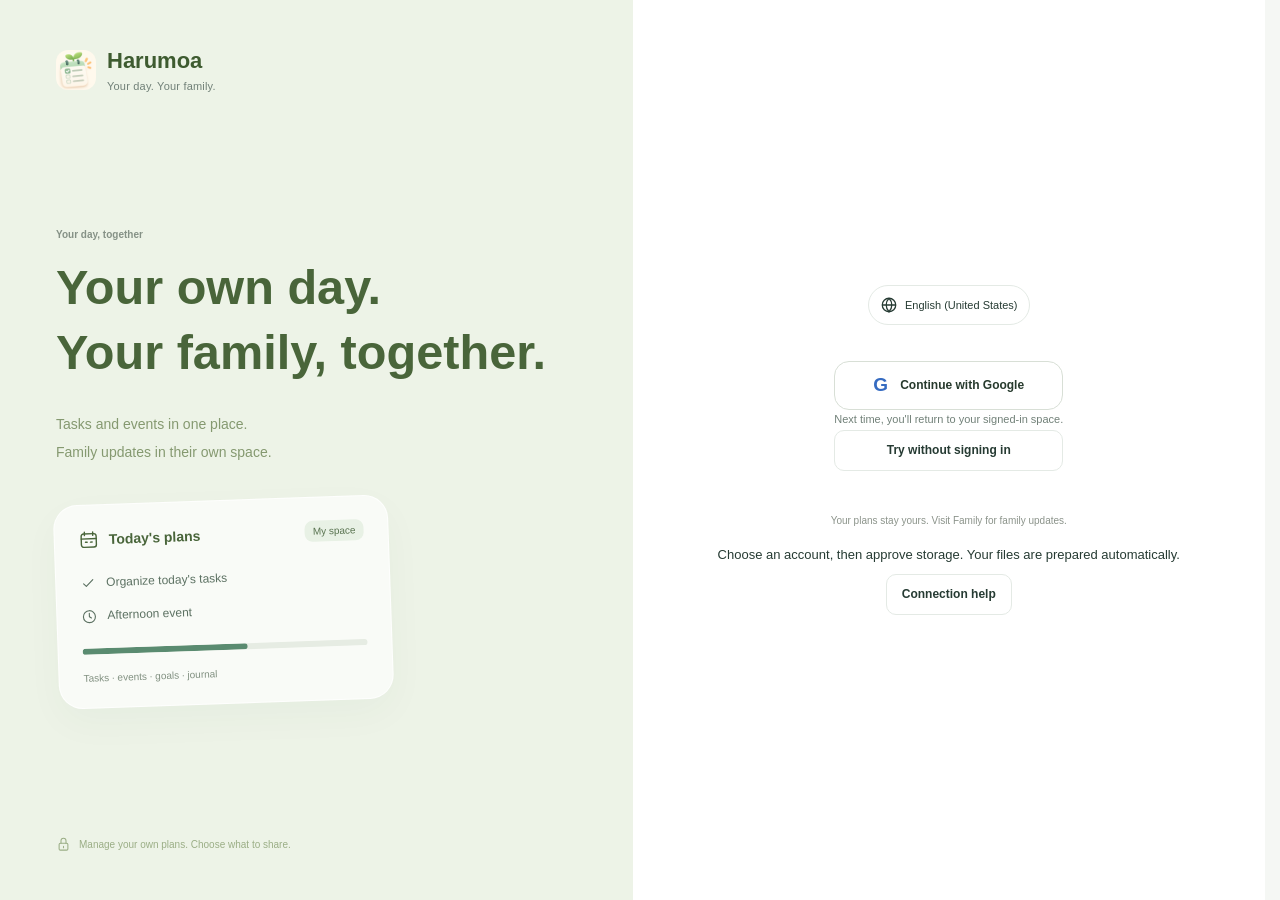
==== site/index.html @ 285e22a1 "Add Harumoa PC web and Google storage integration" ====
<!doctype html><html lang="en"><head><meta charset="utf-8"><meta name="viewport" content="width=device-width,initial-scale=1,viewport-fit=cover"><meta name="theme-color" content="#28675a"><meta name="referrer" content="strict-origin-when-cross-origin"><meta name="description" content="나의 할 일과 일정, 가족의 목표를 함께 관리하는 하루모아"><title>Harumoa</title><meta http-equiv="Content-Security-Policy" content="default-src 'self'; script-src 'self' https://accounts.google.com/gsi/client; frame-src https://accounts.google.com; style-src 'self' 'unsafe-inline' https://accounts.google.com/gsi/style; img-src 'self' data: blob: https://tile.openstreetmap.org; media-src 'self' blob: data:; connect-src 'self' https://www.googleapis.com https://sheets.googleapis.com https://oauth2.googleapis.com https://accounts.google.com; object-src 'none'; base-uri 'self'; form-action 'none'; worker-src 'self'"><link rel="manifest" href="./manifest.webmanifest"><link rel="icon" href="./icon-192.png"><link rel="stylesheet" href="./app.css"></head><body><a class="skip-link" href="#main">본문으로 이동</a><div id="app"><div class="boot">Harumoa</div></div><div id="quick-add-root" hidden></div><dialog id="composer" aria-labelledby="composer-title"></dialog><dialog id="editor" aria-labelledby="dialog-title"></dialog><div id="toast" role="status" aria-live="polite"></div><noscript>Enable JavaScript to use Harumoa.</noscript><script src="./config.js"></script><script src="./app.js"></script></body></html>
---- site/app.css ----
:root{--bg:#f5f7f4;--surface:#fff;--ink:#263b33;--muted:#718078;--line:#e4eae5;--green:#28675a;--green-dark:#205548;--green-soft:#e8f1eb;--radius:18px;--shadow:0 3px 14px #253b2e04;font-family:-apple-system,BlinkMacSystemFont,'Segoe UI','Apple SD Gothic Neo','Malgun Gothic',sans-serif;font-size:14px;color:var(--ink);background:var(--bg);font-synthesis:none;text-rendering:optimizeLegibility}
*{box-sizing:border-box}body{margin:0}button,input,textarea,select{font:inherit}button{cursor:pointer}button,a,input,textarea,select{-webkit-tap-highlight-color:transparent}button{color:inherit}button:disabled{cursor:default;opacity:.48}button:focus-visible,input:focus-visible,select:focus-visible,textarea:focus-visible,summary:focus-visible,[tabindex]:focus-visible{outline:3px solid #81ad9e;outline-offset:3px}button{touch-action:manipulation}a{color:var(--green)}h1,h2,h3,p{margin:0}h1{font-size:30px;letter-spacing:-1px;font-weight:750;line-height:1.35}h2{font-size:16px;letter-spacing:-.45px;font-weight:700}h3{font-size:14px;font-weight:650}small{font-size:12px}svg{flex-shrink:0;vertical-align:middle}input,textarea,select{color:var(--ink)}input,textarea{min-width:0}textarea{resize:vertical;line-height:1.65}select{max-width:100%}button{border:0;background:none}button::-moz-focus-inner{border:0}::selection{background:#d9eada}
.sage{--tint:#e9f2eb;--tone:#407b61;background-color:var(--tint);color:var(--tone)}.peach{--tint:#faf0e6;--tone:#a87645;background-color:var(--tint);color:var(--tone)}.lavender{--tint:#efecf7;--tone:#8672ad;background-color:var(--tint);color:var(--tone)}.blue{--tint:#eaf1f8;--tone:#5c81a7;background-color:var(--tint);color:var(--tone)}.rose{--tint:#f9ecee;--tone:#ad6d80;background-color:var(--tint);color:var(--tone)}.sand{--tint:#f6f1df;--tone:#8b763e;background-color:var(--tint);color:var(--tone)}
.skip-link{position:fixed;left:16px;top:-80px;z-index:100;background:#fff;padding:12px 20px;border-radius:10px}.skip-link:focus{top:12px}.boot{padding:80px;text-align:center}.sidebar{position:fixed;inset:0 auto 0 0;width:218px;background:#fff;border-right:1px solid var(--line);padding:34px 19px 18px;display:flex;flex-direction:column;z-index:20}.brand{display:flex;align-items:center;gap:11px;text-align:left;padding:0 8px;font-size:22px;font-weight:800;letter-spacing:-1px}.brand>span:last-child{display:flex;flex-direction:column;gap:6px}.brand small{font-size:10px;font-weight:450;letter-spacing:.2px;color:var(--muted)}.logo-mark{display:grid;grid-template-columns:repeat(2,12px);grid-template-rows:repeat(2,12px);gap:4px;transform:rotate(-3deg);flex-shrink:0}.logo-mark i{display:block;background:var(--green);border-radius:4px}.logo-mark i:nth-child(2){background:#bfd7c6}.logo-mark i:nth-child(3){background:#e4ba8f}.logo-mark i:nth-child(4){background:#83a593}.nav-label{font-size:10px;letter-spacing:1.5px;color:#87938b;margin:52px 14px 14px}.sidebar nav{display:flex;flex-direction:column;gap:6px}.nav-item{width:100%;display:flex;gap:13px;align-items:center;min-height:46px;padding:12px 14px;border-radius:11px;text-align:left;color:#7a867e;font-weight:550;transition:background .15s}.nav-item:hover{background:#f5f7f4}.nav-item.active{color:var(--green);background:#eaf2ed;font-weight:700}.sidebar-note{margin:39px 8px 30px;background:#f6f8f3;border:1px solid #edf0e7;padding:19px 16px;border-radius:14px}.sidebar-note svg{color:#88a28b;display:block;margin-bottom:12px}.sidebar-note strong{font-size:12px}.sidebar-note p{font-size:11px;line-height:1.8;color:#7f8e80;margin-top:7px}.sidebar-bottom{margin-top:auto}.profile-button{display:flex;width:100%;text-align:left;align-items:center;gap:10px;border-top:1px solid var(--line);margin-top:12px;padding:18px 6px 0}.profile-button>span:nth-child(2){display:flex;flex:1;flex-direction:column;gap:4px}.profile-button strong{font-size:13px}.profile-button small{font-size:10px;color:var(--muted)}.avatar{display:inline-flex;align-items:center;justify-content:center;flex-shrink:0;width:38px;height:38px;border-radius:14px;font-weight:700;font-size:15px;border:2px solid #ffffff}.avatar.small{width:32px;height:32px;border-radius:11px;font-size:12px}.avatar.large{width:48px;height:48px;border-radius:17px;font-size:18px}.workspace{margin-left:218px;min-height:100vh}.demo-banner{height:34px;display:flex;justify-content:space-between;align-items:center;padding:0 36px;font-size:10px;background:#edf1df;color:#66753d;letter-spacing:.1px}.demo-banner>span{display:flex;align-items:center;gap:7px}.demo-banner i{width:5px;height:5px;border-radius:50%;background:#859a5c}.demo-banner button{font-size:10px;display:flex;gap:4px;align-items:center;padding:8px 0;color:#5f7133}.topbar{height:74px;display:flex;align-items:center;justify-content:space-between;padding:0 36px;background:#ffffffb0;border-bottom:1px solid var(--line);gap:16px}.desktop-crumb{display:flex;gap:13px;font-size:12px;color:#6d7c73}.desktop-crumb>span{color:#bfc9c1}.top-actions{display:flex;align-items:center;gap:17px}.sync{display:flex;align-items:center;gap:5px;font-size:10px;color:#7c9180}.wallet-chip{display:flex;align-items:center;gap:7px;border:1px solid #e6ebdf;border-radius:25px;min-height:34px;padding:7px 12px;font-size:12px;background:#f7f8ee;color:#7f8746}.wallet-chip span{font-size:10px}.wallet-chip b{font-size:13px}.icon-button{display:inline-flex;align-items:center;justify-content:center;min-width:36px;min-height:36px;border-radius:10px}.icon-button:hover{background:#eef2ed}.bell-button{position:relative}.notification-dot{position:absolute;right:8px;top:8px;background:#cc9871;border-radius:10px;width:5px;height:5px}.top-profile{padding:0}.mobile-brand{display:none}.screen-main{max-width:1510px;margin:0 auto;padding:28px 36px 20px;outline:0}.page-intro{display:flex;align-items:flex-end;justify-content:space-between;gap:16px;margin-bottom:25px}.eyebrow{font-size:10px;letter-spacing:1.25px;color:#859186;font-weight:550;margin-bottom:9px}.page-intro p{font-size:12px;color:var(--muted);margin-top:10px;line-height:1.8}.intro-actions{display:flex;gap:8px;flex-shrink:0;padding-bottom:3px}.btn{display:inline-flex;gap:7px;justify-content:center;align-items:center;min-height:41px;padding:10px 15px;border:1px solid var(--line);border-radius:10px;font-size:12px;font-weight:600;background:#fff;white-space:nowrap;transition:background .15s,transform .15s}.btn:hover:not(:disabled){background:#f4f7f3}.btn.primary{background:var(--green);border-color:var(--green);color:#fff;box-shadow:0 3px 6px #295a4912}.btn.primary:hover:not(:disabled){background:var(--green-dark)}.btn.secondary{background:#fff}.btn.small{min-height:33px;padding:7px 10px;font-size:11px;border-radius:8px}.btn.wide{width:100%}.text-button{display:inline-flex;align-items:center;justify-content:center;gap:6px;color:var(--green);font-size:11px;font-weight:600;padding:7px 0;min-height:30px;white-space:nowrap}.today-layout{display:grid;grid-template-columns:minmax(0,1fr) 280px;gap:23px}.main-column{min-width:0}.right-column{display:flex;flex-direction:column;gap:18px}.stats-grid{display:grid;grid-template-columns:repeat(3,minmax(0,1fr));gap:13px}.stat-card{position:relative;background:#fff;border:1px solid var(--line);border-radius:var(--radius);padding:17px 18px;box-shadow:var(--shadow);min-height:122px}.stat-top{display:flex;align-items:center;justify-content:space-between;font-size:11px;color:#76867b}.stat-icon{width:29px;height:29px;border-radius:10px;display:inline-flex;justify-content:center;align-items:center}.stat-value{display:flex;gap:3px;align-items:baseline;font-size:27px;font-weight:750;letter-spacing:-.7px;margin-top:6px;white-space:nowrap;position:relative}.stat-value>small{font-size:12px;font-weight:450;letter-spacing:0;color:#89958c;margin:0 2px 0 1px}.stat-card p{font-size:9px;color:#91a092;margin-top:5px;letter-spacing:.05px}.ring{width:var(--ring-size);height:var(--ring-size);position:relative;flex-shrink:0}.ring svg{position:absolute;width:100%;height:100%;transform:rotate(-90deg)}.ring circle{fill:none;stroke-width:3.6}.ring-base{stroke:#edf2e9}.ring-fill{stroke:#7a9e76;stroke-linecap:round}.ring>span{position:absolute;inset:0;display:flex;justify-content:center;align-items:center;font-size:14px;font-weight:700}.ring small{font-size:8px;margin-left:1px}.stat-value>.ring{position:absolute;right:-2px;top:1px}.stat-value>.ring>span{display:none}.week-strip{display:flex;margin:19px 0;border:1px solid var(--line);background:#fff;border-radius:15px;padding:8px;gap:5px}.week-day{position:relative;flex:1;display:flex;align-items:center;flex-direction:column;padding:10px 0 8px;gap:6px;border-radius:10px}.week-day>span{font-size:10px;color:#8d998f}.week-day b{font-size:16px;font-weight:650}.week-day small{font-size:9px;color:#9aa69a}.week-day.selected{background:var(--green);color:#fff}.week-day.selected>span,.week-day.selected small{color:#d3e4d7}.week-day:not(.selected):hover{background:#f0f5ee}.today-dot{height:3px;width:3px;border-radius:50%;background:#bdd7a9;position:absolute;bottom:3px}.panel{background:var(--surface);border:1px solid var(--line);border-radius:var(--radius);box-shadow:var(--shadow);min-width:0;overflow:hidden}.panel-heading{display:flex;align-items:center;justify-content:space-between;gap:12px;padding:19px 21px 15px}.panel-heading h2{display:flex;align-items:center;gap:7px}.panel-heading>small{color:#8b978d;font-size:10px}.count{font-size:12px;font-weight:500;color:#94a18f}.segmented{display:inline-flex;align-items:center;background:#f3f5f1;border:1px solid #eff2eb;padding:3px;border-radius:9px;gap:3px}.segmented button{font-size:11px;min-height:30px;padding:6px 13px;color:#929d91;border-radius:7px;white-space:nowrap}.segmented .selected{background:#fff;color:var(--green);box-shadow:0 1px 5px #26362e09;font-weight:650}.segmented.small button{font-size:10px;padding:4px 10px;min-height:26px}.segmented.small{padding:3px}.task-filters{display:flex;align-items:center;gap:12px;margin:0 21px 8px;padding-bottom:11px;border-bottom:1px solid #f0f3ed}.search-box{display:flex;align-items:center;gap:8px;flex:1;color:#a0aaa0;min-width:0}.search-box input{border:0;background:none;outline-offset:0;width:100%;font-size:11px;min-height:32px}.search-box input::placeholder{color:#a2aca2}.task-filters select{border:0;background:#fff;color:#879482;font-size:10px;max-width:120px}.task-list{padding:0 21px}.task-row{min-height:76px;display:flex;align-items:center;gap:13px;border-bottom:1px solid #f0f3ef;padding:13px 0}.task-row:last-child{border-bottom:0}.task-check{display:flex;align-items:center;justify-content:center;border:1.6px solid #d0dbce;min-width:21px;min-height:21px;width:21px;height:21px;border-radius:7px;padding:0;flex-shrink:0;position:relative}.task-check:before{content:"";position:absolute;inset:-10px}.task-check.checked{color:#fff;background:#88a384;border-color:#88a384}.task-check:disabled{opacity:.75}.task-body{flex:1;text-align:left;min-width:0;display:flex;flex-direction:column;gap:8px;padding:4px 0}.task-title{font-size:12px;font-weight:550;line-height:1.5;overflow-wrap:anywhere}.task-meta{display:flex;flex-wrap:wrap;align-items:center;gap:5px;font-size:10px;color:#8f9b8e;line-height:1.4}.category-dot{width:5px;height:5px;border-radius:50%;background:var(--tone)}.task-points{font-size:11px;font-weight:650;color:#91a47d;background:#f5f7ee;border-radius:6px;min-width:42px;text-align:center;padding:5px 4px;white-space:nowrap}.task-points small{font-size:9px;margin-left:2px}.is-done .task-title{color:#9ca89c;text-decoration:line-through;text-decoration-color:#c4cdc0}.is-done .task-meta{color:#acb7aa}.is-done .task-points{color:#b0bfa0;background:#f8faf5}.inline-add{width:100%;padding:17px 22px;margin-top:5px;display:flex;align-items:center;gap:9px;text-align:left;border-top:1px dashed #e4ebe0;color:#8a9e85;font-size:11px}.inline-add span{margin-left:auto;font-size:9px;color:#bac3b4}.panel-footnote{padding:14px 21px;font-size:9px;color:#97a28e;background:#fbfcf9;line-height:1.65;border-top:1px solid #f1f4ec}.overdue{margin-top:14px;background:#fffdf9;border:1px solid #eee9dd;border-radius:13px;padding:14px 17px}.overdue summary{display:flex;align-items:center;gap:8px;font-size:11px;color:#9f8a65;cursor:pointer;list-style:none}.overdue summary:after{content:'+';margin-left:auto}.overdue[open] summary:after{content:'−'}.overdue summary b{font-size:10px;font-weight:600}.overdue-date{font-size:10px;color:#a28f74;margin-top:15px}.status-dot{width:5px;height:5px;border-radius:10px;background:#c8aa7a}.reflection-prompt{display:flex;align-items:center;gap:14px;padding:20px 2px 3px}.prompt-icon{display:flex;align-items:center;justify-content:center;background:#ecf0e5;color:#92a282;border-radius:12px;width:44px;height:44px;flex-shrink:0}.reflection-prompt>div{flex:1}.reflection-prompt strong{font-size:11px;font-weight:600}.reflection-prompt p{font-size:10px;color:#97a38c;margin-top:5px;line-height:1.7}.reflection-prompt .text-button{font-size:10px}.agenda-list{padding:2px 20px 15px}.agenda-item{display:flex;width:100%;text-align:left;align-items:flex-start;gap:10px;padding:12px 0}.agenda-time{font-size:10px;color:#919d8d;padding-top:3px;width:36px;flex-shrink:0}.agenda-track{width:3px;align-self:stretch;min-height:35px;background:var(--tone);border-radius:3px;margin-right:2px;opacity:.65}.agenda-item>span:last-child{min-width:0;display:flex;flex-direction:column;gap:9px}.agenda-item strong{font-size:11px;font-weight:550;line-height:1.5;overflow-wrap:anywhere}.agenda-item small{font-size:9px;color:#9eaa97}.mini-goals{padding-bottom:6px}.mini-goal{display:block;width:100%;text-align:left;padding:6px 21px 20px}.mini-goal-title{display:flex;gap:7px;font-size:11px;font-weight:550;line-height:1.6}.mini-goal-title svg{color:#9db28f}.mini-goal-numbers{display:flex;align-items:center;justify-content:space-between;margin:11px 0 7px}.mini-goal-numbers small{font-size:10px;color:#9aa58f}.mini-goal-numbers b{font-size:10px;color:#7c9673}.progress{height:6px;border-radius:10px;overflow:hidden;background:#eef2e9}.progress i{display:block;height:100%;background:var(--tone);border-radius:10px;opacity:.65}.reward-teaser{position:relative;background:#eaf0e4;border:1px solid #dfe7d6;border-radius:var(--radius);padding:25px 22px;color:#5e7853;overflow:hidden}.teaser-icon{position:absolute;right:23px;top:28px;transform:rotate(12deg);color:#a6b990}.reward-teaser .eyebrow{font-size:10px;color:#7f9271;display:block;margin-bottom:13px;letter-spacing:.2px}.reward-teaser h2{font-size:31px;color:#597247;letter-spacing:-.5px}.reward-teaser h2 small{font-size:17px;font-weight:450}.reward-teaser p{font-size:10px;line-height:1.8;margin-top:8px;max-width:195px;color:#869879}.teaser-button{margin-top:19px;background:#fff9;border:0;min-height:36px;width:100%;font-size:11px;color:#6c805a;flex-direction:row-reverse;justify-content:space-between}.page-footer{display:flex;justify-content:space-between;gap:16px;color:#a4b09d;font-size:9px;margin-top:27px;padding:10px 0}.bottom-nav{display:none}.readonly-banner,.error-banner{display:flex;align-items:center;gap:9px;border-radius:12px;padding:13px 16px;margin-bottom:18px;font-size:12px;line-height:1.7}.readonly-banner{background:#edf2e9;border:1px solid #dfe8d9;color:#6c8061}.readonly-banner span{flex:1}.error-banner{background:#fff2e7;border:1px solid #eed6bd;color:#9c6538}.empty{padding:40px 20px;text-align:center;color:#a7b1a0}.empty>svg{color:#a7bc9d;margin-bottom:13px}.empty h3{font-size:13px;color:#73846a}.empty p{font-size:11px;line-height:1.8;margin-top:8px;max-width:380px;margin-left:auto;margin-right:auto}.pill{display:inline-flex;align-items:center;font-size:10px;border-radius:6px;padding:5px 8px;font-weight:550;white-space:nowrap}.muted{color:var(--muted);font-size:11px;line-height:1.8}.inset{padding:12px 20px 24px}.date-tools{display:flex;align-items:center;gap:10px;min-width:0}.date-tools strong{font-size:14px;white-space:nowrap}.date-tools .btn{margin-left:8px}.calendar-toolbar,.journal-toolbar,.family-period{display:flex;justify-content:space-between;align-items:center;gap:16px;padding:19px 20px}.calendar-toolbar{border-bottom:1px solid var(--line)}.calendar-legend{display:flex;align-items:center;gap:19px;padding:17px 23px;color:#98a28e;font-size:10px;border-top:1px solid var(--line)}.calendar-legend span{display:flex;align-items:center;gap:5px}.legend-dot{height:5px;width:5px;border:1px solid #8da783;border-radius:50%}.month-week-labels,.month-cells{display:grid;grid-template-columns:repeat(7,minmax(0,1fr))}.month-week-labels>span{text-align:center;padding:15px 5px;color:#8fa083;font-size:11px;border-bottom:1px solid var(--line)}.month-cell{padding:7px;min-height:125px;border-right:1px solid var(--line);border-bottom:1px solid var(--line);min-width:0}.month-cell:nth-child(7n){border-right:0}.month-cell:nth-last-child(-n+7){border-bottom:0}.month-cell.outside{background:#f8faf5}.month-cell.outside .month-number{color:#bbc4b3}.month-number{display:flex;align-items:center;justify-content:center;width:27px;height:27px;border-radius:50%;font-size:11px;margin-bottom:5px}.is-today .month-number{background:var(--green);color:#fff}.month-event{display:block;white-space:nowrap;text-overflow:ellipsis;overflow:hidden;width:100%;font-size:10px;text-align:left;margin:4px 0;border-radius:5px;padding:5px}.month-event>span{font-size:9px;margin-right:3px;opacity:.7}.month-event.done{opacity:.65}.more-events{font-size:9px;color:#819471;padding:3px}.week-calendar{display:grid;grid-template-columns:repeat(7,minmax(135px,1fr));overflow-x:auto;min-height:490px}.week-calendar-day{border-right:1px solid var(--line);padding:0 8px 17px}.week-calendar-day:last-child{border:0}.week-calendar-title{display:flex;align-items:center;justify-content:center;gap:6px;flex-direction:column;width:100%;padding:14px 5px;margin-bottom:13px;border-bottom:1px solid var(--line)}.week-calendar-title small{color:#8f9d88;font-size:10px}.week-calendar-title strong{font-size:18px}.week-calendar-title.selected strong{color:var(--green)}.calendar-block{display:flex;flex-direction:column;text-align:left;gap:9px;width:100%;border-radius:8px;padding:13px 10px;margin-top:10px;border-left:3px solid var(--tone)}.calendar-block small{font-size:9px;opacity:.8}.calendar-block strong{font-size:11px;line-height:1.7;font-weight:550;overflow-wrap:anywhere}.calendar-block>span{font-size:9px;opacity:.7}.no-plan{display:block;padding:30px 0;font-size:10px;text-align:center;color:#b7c0ac}.daily-calendar{padding:0 25px;min-height:380px}.daily-calendar .task-row{min-height:87px}.event-mark{display:inline-flex;align-items:center;justify-content:center;width:26px;height:26px;border-radius:8px}.event-label{font-size:10px;color:#96a588}.goal-linked{color:#9bb88d;margin-left:3px}.goal-summary{display:flex;align-items:center;gap:10px;margin-bottom:22px}.goal-summary>span:last-child{font-size:11px;color:#93a088;margin-left:auto}.goals-grid{display:grid;grid-template-columns:repeat(2,minmax(0,1fr));gap:19px}.goal-card{padding:23px}.goal-card-top{display:flex;align-items:center;gap:12px;margin-bottom:21px}.large-icon{display:inline-flex;align-items:center;justify-content:center;width:47px;height:47px;border-radius:14px;flex-shrink:0}.goal-card-top>.icon-button{margin-left:auto;color:#95a18d}.goal-card h2{font-size:18px;line-height:1.5}.goal-date{font-size:11px;color:#99a58e;margin-top:8px}.goal-count{display:flex;align-items:center;justify-content:space-between;margin:25px 0 13px}.goal-count strong{font-size:26px;letter-spacing:-.5px;font-weight:650}.goal-count strong small{font-size:13px;color:#9aa58f;font-weight:450;letter-spacing:0}.goal-count>b{font-size:13px;color:#86a074}.goal-card-bottom{display:flex;justify-content:space-between;align-items:center;gap:12px;margin-top:22px}.goal-card-bottom>span{font-size:10px;color:#97a78a}.info-line{display:flex;align-items:center;gap:10px;padding:23px 3px;font-size:11px;line-height:1.8;color:#91a083}.journal-toolbar{padding:0 0 22px}.journal-toolbar select,#stats-owner{border:1px solid var(--line);padding:9px 12px;font-size:11px;border-radius:9px;background:#fff}.journals-grid{display:grid;grid-template-columns:repeat(2,minmax(0,1fr));gap:19px}.journal-card{padding:24px;text-align:left}.journal-card:hover{border-color:#c9d7bf}.journal-card-top{display:flex;justify-content:space-between;align-items:center;gap:10px;margin-bottom:21px}.journal-card-top>span:last-child{display:flex;align-items:center;gap:5px;font-size:10px;color:#9aab90}.journal-card h2{font-size:18px;line-height:1.5;overflow-wrap:anywhere}.journal-excerpt{white-space:pre-line;line-height:1.9;font-size:12px;color:#909e85;margin-top:13px;display:-webkit-box;-webkit-line-clamp:3;-webkit-box-orient:vertical;overflow:hidden;height:68px}.journal-card-bottom{display:flex;justify-content:space-between;align-items:center;gap:10px;padding-top:20px;margin-top:19px;border-top:1px solid var(--line);font-size:10px;color:#9aa98e}.family-period{padding:0 0 22px}.family-cards{display:grid;grid-template-columns:repeat(2,minmax(0,1fr));gap:19px;margin-bottom:22px}.family-card{padding:24px}.family-person{display:flex;align-items:center;gap:12px}.family-person>div:nth-child(2){flex:1}.family-person h2{font-size:19px}.family-person small{font-size:10px;color:#97a38c;display:block;margin-top:5px}.family-metrics{display:grid;grid-template-columns:1fr 1fr;margin:24px 0}.family-metrics>div{display:flex;flex-direction:column;gap:9px}.family-metrics>div+div{border-left:1px solid var(--line);padding-left:25px}.family-metrics span{font-size:11px;color:#9aa88f}.family-metrics b{font-size:24px;font-weight:650}.family-metrics small{font-size:12px;font-weight:450;color:#9ba88f}.family-stats{margin-bottom:22px}.stats-caption{padding:0 21px}.stats-detail-grid{display:grid;grid-template-columns:1fr 1fr;gap:35px;padding:22px}.stats-detail-grid h3{font-size:12px;margin-bottom:21px}.category-stat{margin-bottom:16px}.category-stat>div:first-child{display:flex;align-items:center;justify-content:space-between;font-size:11px;margin-bottom:8px}.category-stat small{font-size:10px;color:#9ca98f}.bar-chart{height:183px;display:flex;gap:15px;padding-top:7px}.bar-chart>div{flex:1;display:flex;flex-direction:column;align-items:center;gap:9px}.bar-chart small{font-size:9px;color:#91a082}.chart-track{width:100%;max-width:25px;height:130px;position:relative;background:#f5f7f0;border-radius:5px}.chart-track i{position:absolute;bottom:0;width:100%;background:#99b58a;border-radius:5px}.bar-chart span{font-size:10px;color:#8c9b7d}.family-members{margin-top:22px;padding:23px}.family-members>div{display:flex;gap:19px;flex-wrap:wrap;margin-top:21px}.member-chip{display:flex;align-items:center;gap:7px}.member-chip strong{font-size:12px;font-weight:550}.member-chip small{font-size:10px;color:#9ca98f}.child-privacy{grid-column:1/-1;padding:25px}.child-privacy h2{font-size:20px;margin:17px 0 12px}.child-privacy p{font-size:12px;line-height:1.9;color:#8f9c80}.privacy-box{display:flex;align-items:center;gap:12px;font-size:11px;line-height:1.9;background:#f3f6ee;border-radius:12px;padding:15px;color:#829575;margin-top:18px}.requests-panel{margin-top:24px}.request-row{display:flex;align-items:center;gap:12px;margin:0 21px;padding:17px 0;border-bottom:1px solid var(--line)}.request-row:last-child{border-bottom:0}.request-info{flex:1;min-width:0}.request-info strong{display:block;font-size:12px;font-weight:600;line-height:1.6;overflow-wrap:anywhere}.request-info small{display:block;font-size:10px;color:#9eab91;margin-top:6px}.request-actions{display:flex;gap:6px;margin-left:6px}.small-empty{padding:23px;text-align:center;color:#a1ad93;font-size:11px}.wallet-banner{display:flex;align-items:center;gap:35px;border-radius:18px;padding:28px 29px;background:#e9f0e3;border:1px solid #dce7d3;margin-bottom:27px}.wallet-primary>span{display:flex;align-items:center;gap:8px;font-size:12px;color:#7e916d}.wallet-primary>strong{font-size:38px;font-weight:750;display:block;margin-top:13px;color:#5e794b;letter-spacing:-1px}.wallet-primary>strong small{font-size:18px;font-weight:400}.wallet-breakdown{display:flex;flex-direction:column;gap:13px;padding-left:32px;border-left:1px solid #d6e1ca;min-width:200px;margin-right:auto}.wallet-breakdown>div{display:flex;gap:27px;justify-content:space-between;align-items:center}.wallet-breakdown span{font-size:11px;color:#8b9c7d}.wallet-breakdown b{font-size:13px;color:#71885f;font-weight:550}.wallet-explain{display:flex;gap:10px;align-items:flex-start;color:#8c9e7c}.wallet-explain p{font-size:10px;line-height:1.9}.rewards-grid{display:grid;grid-template-columns:repeat(3,minmax(0,1fr));gap:20px}.reward-art{height:167px;display:flex;align-items:center;justify-content:center;position:relative;overflow:hidden}.reward-art>svg{z-index:1;transform:rotate(-10deg);opacity:.6;stroke-width:1.1}.reward-cost{position:absolute;right:16px;top:16px;background:#ffffffa6;border:1px solid #ffffffa6;padding:6px 10px;border-radius:20px;font-size:12px;font-weight:700}.reward-cost small{font-size:9px;font-weight:400;margin-left:2px}.art-circle{display:block;border-radius:50%;position:absolute;background:#ffffff38}.art-circle.one{width:115px;height:115px;left:-18px;bottom:-38px}.art-circle.two{width:83px;height:83px;right:26px;top:-40px}.reward-content{padding:22px}.reward-target{font-size:9px;color:#97a78a;margin-bottom:9px;letter-spacing:.1px}.reward-content h2{font-size:16px;line-height:1.6;overflow-wrap:anywhere}.reward-content p{font-size:11px;line-height:1.9;color:#97a58b;margin:10px 0 21px;min-height:42px;overflow-wrap:anywhere}.inactive{opacity:.7}.ledger-panel{margin-top:23px}.ledger-row{display:flex;align-items:center;justify-content:space-between;gap:20px;margin:0 22px;padding:15px 0;border-bottom:1px solid #f0f3eb}.ledger-row>div{display:flex;flex-direction:column;gap:6px}.ledger-row strong{font-size:11px;font-weight:550}.ledger-row small{font-size:9px;color:#a2ad94}.ledger-row>span{font-size:12px;color:#8e9d7e}.ledger-row>span.positive{color:#5d8660}
dialog{width:590px;max-width:calc(100vw - 30px);max-height:90dvh;border:1px solid #e4eadc;border-radius:20px;padding:0;box-shadow:0 20px 90px #18271d30;color:var(--ink);background:#fff}dialog::backdrop{background:#192f2855;backdrop-filter:blur(4px)}.dialog-head{padding:22px 25px 17px;display:flex;justify-content:space-between;align-items:center;border-bottom:1px solid var(--line);gap:16px;position:sticky;top:0;background:#ffffffed;z-index:2}.dialog-head h2{font-size:18px}.dialog-body{padding:23px 25px}.dialog-subtitle{font-size:11px;color:#899b7c;line-height:1.8;margin-bottom:20px}.field{display:flex;flex-direction:column;gap:9px;font-size:12px;margin-bottom:17px;min-width:0}.field>span{font-weight:550;color:#6f8362}.field input,.field select,.field textarea{border:1px solid #dfe6d8;background:#fcfdfa;border-radius:9px;padding:12px;width:100%;font-size:12px;min-height:42px}.field small{font-size:10px;line-height:1.7;color:#99aa8b}.field textarea{font-size:12px}.field input[type=checkbox]{width:17px;height:17px;min-height:17px;accent-color:var(--green)}.form-row{display:grid;grid-template-columns:repeat(2,minmax(0,1fr));gap:16px}.check-field{display:flex;gap:8px;align-items:flex-start;padding:13px 14px;border:1px solid #e4ebdd;background:#f8faf4;border-radius:10px;font-size:11px;line-height:1.8;margin:10px 0 17px;color:#7a906a}.check-field input{accent-color:var(--green);margin:4px 0 0;min-width:16px}.dialog-foot{display:flex;justify-content:flex-end;align-items:center;gap:8px;padding:17px 25px 22px;background:#fff;position:sticky;bottom:0;border-top:1px solid var(--line)}.dialog-foot .danger{margin-right:auto;color:#ab775f;font-size:11px}.form-error{display:none;background:#fff1e5;border:1px solid #efdbc6;padding:12px 14px;line-height:1.8;color:#a17144;font-size:11px;border-radius:10px;margin:14px 0}.form-error:not(:empty){display:block}.form-message{background:#eef5e5;color:#7b9665;font-size:12px;line-height:1.8;padding:15px;border-radius:12px;margin-bottom:18px}.checklist-editor{padding:12px 0 4px}.checklist-editor label{display:flex;align-items:center;gap:8px;padding:9px 0;font-size:12px;color:#7d906d}.checklist-editor input{accent-color:var(--green)}.account-list{display:flex;flex-direction:column;gap:10px}.account-row{display:flex;align-items:center;gap:12px;text-align:left;padding:13px 14px;border:1px solid var(--line);border-radius:12px;width:100%}.account-row>span:nth-child(2){flex:1;display:flex;flex-direction:column;gap:5px}.account-row strong{font-size:13px}.account-row small{font-size:10px;color:#8da17c}.account-row.selected{border-color:#9ab68d;background:#f4f8ef}.settings-section{margin-bottom:27px}.settings-section h3{font-size:14px;margin-bottom:15px}.settings-section>p{font-size:11px;color:#8d9e7f;line-height:1.8;margin:9px 0 16px}.rules-grid{display:grid;grid-template-columns:1fr 1fr;gap:0 16px}.category-list{display:flex;gap:9px;flex-wrap:wrap;margin-bottom:18px}.category-item{display:flex;gap:6px;align-items:center;padding:8px 10px;border-radius:8px;font-size:11px}.category-item svg{width:13px}.code-field{font-family:ui-monospace,monospace;font-size:12px;word-break:break-all;white-space:pre-wrap}.modal-note{background:#f5f7ef;padding:14px;border-radius:10px;font-size:11px;color:#849775;line-height:1.9}.request-confirm-amount{font-size:38px;font-weight:750;color:#648250;text-align:center;padding:23px 0}.request-confirm-amount small{font-size:18px}.readonly-content{white-space:pre-wrap;font-size:13px;line-height:2;color:#687f59;overflow-wrap:anywhere}.detail-meta{display:flex;gap:9px;flex-wrap:wrap;margin:15px 0}.view-only-box{border:1px solid var(--line);border-radius:12px;padding:15px;font-size:12px;line-height:1.8;margin-top:14px}.notification-row{border-bottom:1px solid var(--line);padding:17px 0;font-size:12px;line-height:1.8}.notification-row:last-child{border:0}#toast{position:fixed;z-index:100;left:calc(50% + 109px);bottom:30px;transform:translateX(-50%) translateY(30px);opacity:0;pointer-events:none;max-width:calc(100vw - 40px);padding:13px 22px;background:#294d3d;color:#fff;border-radius:12px;box-shadow:0 8px 32px #15291e25;font-size:12px;line-height:1.6;transition:opacity .2s,transform .2s;text-align:center}#toast.visible{opacity:1;transform:translateX(-50%) translateY(0)}
.auth-layout{min-height:100dvh;display:grid;grid-template-columns:1fr 1fr;background:#fff}.auth-art{background:#edf3e7;display:flex;flex-direction:column;justify-content:space-between;padding:50px 11% 35px;color:#49653a}.auth-art .brand{padding:0;color:#3e5b30}.auth-art h1{font-size:45px;line-height:1.5;margin:14px 0 24px;letter-spacing:-1.7px}.auth-art p{font-size:14px;line-height:2;color:#859970}.auth-feature{display:flex;gap:10px;align-items:center;margin-top:40px;font-size:11px;color:#8ca278}.auth-art>span{font-size:10px;color:#9bae86}.auth-form-wrap{display:flex;align-items:center;justify-content:center;padding:45px}.auth-form{width:100%;max-width:370px}.auth-form h2{font-size:28px;margin:12px 0}.auth-form>p{font-size:12px;line-height:1.8;color:#93a080;margin-bottom:30px}.auth-form .field{margin-bottom:21px}.auth-form .btn{min-height:47px;margin-top:8px}.auth-links{display:flex;align-items:center;justify-content:space-between;margin-top:15px}.onboarding{max-width:610px;margin:60px auto;padding:0 20px}.onboarding>.brand{margin-bottom:30px}.onboarding>.panel{padding:30px}.onboarding h1{font-size:25px}.onboarding .panel>p{font-size:12px;line-height:1.8;color:#96a583;margin-top:14px}.onboarding .segmented{margin:24px 0;width:100%;justify-content:center}.onboarding .segmented button{flex:1}.onboarding .text-button{margin-top:12px}
@media(min-width:1600px){.today-layout{grid-template-columns:minmax(0,1fr) 320px;gap:26px}.task-row{min-height:80px}.right-column{gap:22px}.stat-card{padding:20px 22px}.agenda-list{padding-top:10px;padding-bottom:20px}.mini-goal{padding-bottom:24px}.reward-teaser{padding:30px 25px}.task-title{font-size:13px}.task-meta{font-size:11px}.stat-card p{font-size:10px}.panel-heading h2{font-size:17px}}
@media(max-width:1190px){.sidebar{width:190px;padding-left:14px;padding-right:14px}.brand{font-size:20px}.workspace{margin-left:190px}.screen-main{padding:25px 25px 18px}.topbar,.demo-banner{padding-left:25px;padding-right:25px}.today-layout{grid-template-columns:minmax(0,1fr) 248px;gap:17px}.stat-card{padding:14px 12px}.stat-value{font-size:23px}.stat-value>.ring{display:none}.stats-grid{gap:9px}.stat-top{font-size:10px}.stat-icon{width:25px;height:25px}.stat-icon svg{width:15px}.stat-card p{font-size:8px}.panel-heading{padding:18px 17px 14px}.task-filters{margin-left:17px;margin-right:17px}.task-list{padding:0 17px}.page-intro{gap:12px}.intro-actions .btn{padding-left:11px;padding-right:11px}.wallet-banner{gap:23px;padding:25px}.wallet-explain{display:none}.goal-card{padding:21px}.rewards-grid{gap:16px}.reward-content{padding:18px}.reward-content h2{font-size:15px}}
@media(max-width:1020px){.today-layout{grid-template-columns:1fr}.right-column{display:grid;grid-template-columns:1fr 1fr}.reward-teaser{grid-column:1/-1;min-height:150px}.reward-teaser .teaser-button{max-width:200px}.teaser-icon{right:42px;top:47px;transform:rotate(12deg) scale(1.6)}.stats-grid{gap:14px}.stat-card{padding:18px}.stat-card p{font-size:9px}.stat-value{font-size:27px}.stat-value>.ring{display:block}.page-intro{align-items:flex-start}.intro-actions{padding-top:16px}.top-actions{gap:11px}.sync{font-size:9px}.page-intro h1{font-size:27px}.calendar-toolbar,.family-period{flex-wrap:wrap}.rewards-grid{grid-template-columns:repeat(2,minmax(0,1fr))}.family-cards{gap:15px}.family-card{padding:19px}.family-metrics b{font-size:21px}.family-metrics>div+div{padding-left:16px}.family-person .ring{width:49px;height:49px}.stats-detail-grid{gap:23px}.bar-chart{gap:10px}.goal-card h2{font-size:16px}.goal-count strong{font-size:23px}.goal-card-bottom{flex-wrap:wrap}.goal-card-bottom .btn{margin-left:auto}.request-row{flex-wrap:wrap}.request-info{min-width:170px}.request-actions{margin-left:auto}.panel-heading>small{max-width:220px;text-align:right;line-height:1.7}.auth-art{padding:40px 9%}.auth-art h1{font-size:34px}}
@media(max-width:760px){.sidebar{display:none}.workspace{margin-left:0}.demo-banner{height:31px;padding:0 19px;font-size:9px}.demo-banner button{font-size:9px}.topbar{height:62px;padding:0 18px;gap:8px}.desktop-crumb{display:none}.mobile-brand{display:flex;align-items:center;gap:10px;font-size:19px;letter-spacing:-.7px}.mobile-brand .logo-mark{grid-template-columns:repeat(2,9px);grid-template-rows:repeat(2,9px);gap:3px}.mobile-brand .logo-mark i{border-radius:3px}.top-actions{gap:10px}.top-profile{display:none}.wallet-chip{min-height:32px;padding:6px 10px;gap:5px}.wallet-chip svg{width:15px}.wallet-chip b{font-size:12px}.bell-button{min-width:28px;min-height:36px}.sync{display:none}.screen-main{padding:24px 19px 90px}.page-intro{margin-bottom:21px;display:block}.page-intro h1{font-size:27px}.page-intro .eyebrow{font-size:9px;letter-spacing:1px;margin-bottom:8px}.page-intro p{font-size:11px;margin-top:8px;line-height:1.8}.intro-actions{padding-top:18px;gap:9px}.intro-actions .btn{flex:1;min-height:41px;font-size:12px}.today-layout{gap:19px}.stats-grid{gap:8px}.stat-card{padding:12px 10px;min-height:116px;border-radius:14px}.stat-top{font-size:9px;align-items:flex-start}.stat-icon{width:23px;height:23px;border-radius:8px;margin-left:3px}.stat-icon svg{width:13px;height:13px}.stat-value{font-size:22px;margin-top:11px;gap:1px;letter-spacing:-.7px}.stat-value>small{font-size:9px;margin-right:1px}.stat-value>.ring{display:none}.stat-card p{font-size:8px;line-height:1.6;margin-top:7px;word-break:keep-all;min-height:23px}.week-strip{margin:14px 0;padding:5px;border-radius:13px;gap:2px}.week-day{padding:8px 0;gap:7px;border-radius:9px}.week-day b{font-size:15px}.week-day>span{font-size:9px}.week-day small{font-size:8px}.panel{border-radius:15px}.panel-heading{padding:17px 16px 12px;gap:9px}.panel-heading h2{font-size:14px}.segmented.small button{font-size:9px;padding:4px 8px;min-height:25px}.task-filters{margin:0 16px 4px;gap:7px}.search-box input{font-size:10px}.search-box svg{width:15px}.task-filters select{font-size:9px;max-width:100px}.task-list{padding:0 16px}.task-row{gap:11px;padding:12px 0;min-height:76px}.task-check{border-radius:6px;min-width:20px;min-height:20px;width:20px;height:20px}.task-title{font-size:12px;line-height:1.7}.task-meta{font-size:9px;gap:4px}.task-body{gap:6px}.task-points{font-size:10px;min-width:36px;padding:5px 3px}.task-points small{font-size:8px}.inline-add{padding:16px;font-size:11px}.inline-add span{display:none}.reflection-prompt{padding:18px 0 2px;gap:9px}.reflection-prompt strong{font-size:11px}.reflection-prompt p{font-size:9px;max-width:225px;line-height:1.8}.reflection-prompt .text-button{font-size:9px;flex-direction:row-reverse;gap:2px}.reflection-prompt .text-button svg{width:13px}.prompt-icon{width:37px;height:37px;border-radius:10px}.prompt-icon svg{width:20px}.right-column{gap:14px}.agenda-list{padding-left:16px;padding-right:16px}.agenda-item{gap:7px}.agenda-time{width:29px;font-size:9px}.agenda-item strong{font-size:10px}.agenda-item small{font-size:8px}.agenda-track{margin-right:0}.mini-goal{padding-left:16px;padding-right:16px}.mini-goal-title{font-size:10px;gap:5px}.mini-goal-title svg{width:13px;height:13px}.mini-goal-numbers small{font-size:8px}.mini-goal-numbers b{font-size:9px}.panel-footnote{font-size:8px;padding:12px 16px}.reward-teaser{padding:23px;min-height:180px}.reward-teaser .teaser-button{max-width:100%;margin-top:18px}.reward-teaser h2{font-size:32px}.reward-teaser p{font-size:10px;max-width:280px}.teaser-icon{top:45px;right:37px;transform:rotate(12deg) scale(1.3)}.bottom-nav{position:fixed;bottom:0;left:0;right:0;display:flex;background:#fffffff5;backdrop-filter:blur(14px);z-index:30;padding:7px 8px calc(7px + env(safe-area-inset-bottom));border-top:1px solid #e0e8d9;box-shadow:0 -3px 16px #2a3b2010}.bottom-nav .nav-item{display:flex;align-items:center;justify-content:center;flex-direction:column;gap:5px;font-size:9px;border-radius:10px;min-height:47px;padding:5px 2px;font-weight:500;color:#98a58c}.bottom-nav .nav-item svg{width:20px;height:20px}.bottom-nav .nav-item.active{background:none;color:var(--green);font-weight:650}.page-footer{font-size:8px;margin-top:21px}.readonly-banner{font-size:10px;gap:7px;padding:11px;align-items:flex-start}.readonly-banner>svg{margin-top:3px;width:15px}.readonly-banner .text-button{font-size:9px}.error-banner{font-size:10px;padding:12px}.calendar-toolbar{padding:14px 12px;gap:13px}.date-tools{gap:5px}.date-tools strong{font-size:12px}.date-tools .icon-button{min-width:27px;min-height:30px}.date-tools .btn{margin-left:2px;padding:5px 9px;min-height:29px;font-size:10px}.segmented button{font-size:10px;padding:5px 11px;min-height:28px}.calendar-toolbar .segmented{margin-left:auto}.month-cell{padding:3px;min-height:98px}.month-number{font-size:10px;width:24px;height:24px;margin-bottom:4px}.month-event{font-size:8px;padding:4px 3px;border-radius:3px;margin:3px 0}.month-event>span{display:none}.month-week-labels>span{font-size:10px;padding:12px 0}.more-events{font-size:8px}.calendar-legend{padding:14px;gap:12px;flex-wrap:wrap;font-size:9px}.calendar-legend>span:last-child{width:100%;font-size:8px}.daily-calendar{padding:0 16px}.daily-calendar .task-row{min-height:78px}.calendar-block{font-size:11px}.goal-summary{gap:7px;flex-wrap:wrap;margin-bottom:18px}.goal-summary>span:last-child{margin-left:0;font-size:10px}.goals-grid,.journals-grid{grid-template-columns:1fr;gap:15px}.goal-card{padding:22px}.goal-card h2{font-size:17px}.goal-count strong{font-size:27px}.goal-count strong small{font-size:12px}.goal-card-bottom{margin-top:19px;flex-wrap:nowrap}.goal-card-bottom>span{font-size:9px}.info-line{font-size:10px;padding:18px 0;align-items:flex-start}.info-line svg{margin-top:3px}.journal-toolbar{padding-bottom:17px;gap:6px;flex-wrap:wrap}.journal-toolbar select{font-size:10px;min-height:33px;padding:7px 9px}.journal-card{padding:21px}.journal-card h2{font-size:17px}.journal-card-top>span:last-child{font-size:9px}.family-period{gap:14px;padding-bottom:18px}.family-period .segmented{margin-left:auto}.family-cards{grid-template-columns:1fr;margin-bottom:16px}.family-card{padding:21px}.family-person .ring{width:64px;height:64px}.family-person h2{font-size:20px}.family-metrics{margin:21px 0}.family-metrics b{font-size:25px}.family-metrics>div+div{padding-left:28px}.stats-detail-grid{grid-template-columns:1fr;padding:20px;gap:29px}.bar-chart{height:190px;gap:20px}.stats-caption{font-size:10px;padding-left:16px}.family-members{padding:20px}.family-members>div{gap:12px}.member-chip{gap:5px}.member-chip strong{font-size:11px}.member-chip small{font-size:9px}.request-row{margin:0 16px;gap:9px;padding:15px 0}.request-row>.avatar{width:29px;height:29px}.request-info{min-width:120px}.request-info strong{font-size:11px}.request-info small{font-size:9px}.request-row>.pill{font-size:9px;padding:4px 6px}.request-actions{width:100%;justify-content:flex-end;margin-top:5px}.requests-panel .panel-heading{flex-wrap:wrap}.requests-panel .panel-heading>small{max-width:none;text-align:left;font-size:9px}.wallet-banner{flex-wrap:wrap;gap:20px;padding:22px;margin-bottom:20px}.wallet-primary{flex:1}.wallet-primary>span{font-size:10px;gap:6px}.wallet-primary>span svg{width:19px}.wallet-primary>strong{font-size:34px;margin-top:12px}.wallet-breakdown{min-width:110px;gap:14px;padding-left:20px;margin:0}.wallet-breakdown>div{flex-direction:column;align-items:flex-start;gap:5px}.wallet-breakdown span{font-size:9px}.wallet-breakdown b{font-size:12px}.rewards-grid{grid-template-columns:1fr;gap:17px}.reward-card{display:grid;grid-template-columns:116px minmax(0,1fr)}.reward-art{height:100%;min-height:187px}.reward-art>svg{width:50px;height:50px;margin-top:25px}.reward-cost{top:15px;right:auto;font-size:11px;padding:5px 9px}.reward-content{padding:18px}.reward-content h2{font-size:14px}.reward-content p{min-height:auto;font-size:10px;line-height:1.8;margin-bottom:14px}.reward-content .btn{font-size:11px;min-height:36px;padding:8px 10px}.reward-target{font-size:8px}.art-circle.one{width:80px;height:80px;left:-40px}.art-circle.two{width:50px;height:50px;right:-20px;top:40px}.ledger-panel .panel-heading{flex-wrap:wrap}.ledger-panel .panel-heading small{font-size:8px;text-align:left}.ledger-row{margin-left:16px;margin-right:16px}.ledger-row strong{font-size:10px}.ledger-row>span{font-size:11px}.child-privacy{padding:21px}.child-privacy h2{font-size:18px}.child-privacy p{font-size:11px}.privacy-box{font-size:10px}.child-privacy .privacy-box{margin-top:20px}dialog{width:calc(100vw - 20px);max-width:calc(100vw - 20px);max-height:92dvh;border-radius:17px}.dialog-head{padding:17px 19px 13px}.dialog-head h2{font-size:16px}.dialog-body{padding:19px}.dialog-foot{padding:14px 19px 18px}.dialog-foot .btn{flex:1}.dialog-foot .danger{flex:0 0 auto}.field{font-size:11px;gap:8px;margin-bottom:16px}.field input,.field select,.field textarea{font-size:16px;padding:11px;min-height:43px}.field small{font-size:9px}.form-row{gap:12px}.dialog-subtitle{font-size:10px}.modal-note{font-size:10px}.settings-section>p{font-size:10px}.rules-grid{gap:0 12px}#toast{left:50%;bottom:calc(82px + env(safe-area-inset-bottom));font-size:11px;padding:12px 17px;max-width:calc(100vw - 30px);min-width:210px}.auth-layout{display:block}.auth-art{padding:25px 24px 27px}.auth-art>.brand{font-size:21px}.auth-art>div:nth-child(2){margin-top:27px}.auth-art .eyebrow{font-size:9px}.auth-art h1{font-size:28px;line-height:1.5;margin:10px 0 13px}.auth-art p{font-size:11px;line-height:1.9}.auth-feature{font-size:9px;margin-top:19px}.auth-art>span{display:none}.auth-form-wrap{padding:30px 24px 50px}.auth-form h2{font-size:25px}.auth-form>p{font-size:11px;margin-bottom:23px}.onboarding{margin:30px auto}.onboarding>.panel{padding:24px 20px}.onboarding h1{font-size:22px}.onboarding .panel>p{font-size:11px}.onboarding>.brand{margin-bottom:25px}.onboarding .field input{font-size:16px}.auth-links .text-button{font-size:10px}}
@media(max-width:370px){.screen-main{padding-left:13px;padding-right:13px}.topbar,.demo-banner{padding-left:13px;padding-right:13px}.stats-grid{gap:6px}.stat-card{padding:11px 8px}.stat-icon{display:none}.stat-value{margin-top:14px;font-size:22px}.stat-value>small{font-size:8px}.stat-card p{font-size:8px}.right-column{grid-template-columns:1fr}.reward-teaser{grid-column:auto}.panel-heading{padding-left:14px;padding-right:14px}.segmented.small button{padding:4px 6px}.task-filters{margin-left:14px;margin-right:14px}.task-list{padding-left:14px;padding-right:14px}.task-meta{font-size:8px}.goal-count strong small{font-size:11px}.goal-card-bottom{flex-wrap:wrap}.reward-card{grid-template-columns:98px minmax(0,1fr)}.reward-content{padding:15px}.calendar-toolbar .segmented{margin-left:0}.form-row{grid-template-columns:1fr}.rules-grid{grid-template-columns:1fr 1fr}.demo-banner>span{font-size:8px}}
@media(prefers-reduced-motion:reduce){*,*:before,*:after{scroll-behavior:auto!important;transition:none!important;animation:none!important}}
[hidden]{display:none!important}
/* Keep small information text readable against the light surfaces. */
.task-meta,.agenda-time,.agenda-item small,.mini-goal-numbers small,.goal-date,.goal-card-bottom>span,.journal-excerpt,.journal-card-bottom,.journal-card-top>span:last-child,.family-metrics span,.family-metrics small,.family-person small,.request-info small,.reward-content p,.reward-target,.ledger-row small,.stats-caption,.category-stat small,.reflection-prompt p,.task-filters select,.search-box input::placeholder,.panel-footnote,.panel-heading>small,.goal-summary>span:last-child,.info-line,.calendar-legend,.calendar-block small,.calendar-block>span,.stat-top,.stat-card p,.week-day>span,.week-day small,.sync,.page-footer,.goal-count strong small{color:#697962}
.pill.peach{color:#80572c}.pill.lavender{color:#725b95}.pill.blue{color:#506c88}.pill.rose{color:#8e5367}.pill.sand{color:#78632e}.task-points{color:#6e8556}.is-done .task-title{color:#7b8971}.is-done .task-meta,.is-done .task-points{color:#758767}.week-day.selected>span,.week-day.selected small{color:#e5f0e5}.wallet-primary>span,.wallet-breakdown span,.wallet-explain,.reward-teaser p,.reward-teaser .eyebrow{color:#687e53}.field small,.dialog-subtitle,.modal-note,.check-field,.privacy-box,.settings-section>p{color:#6c805e}

/* Mobile text retains readable sizes rather than scaling the desktop down. */
@media(max-width:760px){
.task-title{font-size:14px;line-height:1.6}.task-meta{font-size:10px;line-height:1.6}.task-row{min-height:84px}.panel-heading h2{font-size:15px}.bottom-nav .nav-item{font-size:10px}.stat-top,.stat-card p{font-size:10px}.agenda-item strong,.mini-goal-title{font-size:12px}.agenda-item small,.mini-goal-numbers small,.panel-footnote{font-size:10px}.agenda-time{font-size:10px}.reflection-prompt strong{font-size:13px}.reflection-prompt p,.dialog-subtitle,.modal-note,.field small,.settings-section>p{font-size:11px}.field{font-size:12px}.reward-content p{font-size:12px}.reward-target{font-size:10px}.page-footer{font-size:10px}.request-info strong{font-size:13px}.request-info small{font-size:11px}.task-points{font-size:11px}.task-points small{font-size:9px}
}

/* v0.2 · one floating composer and a shared, restrained spring motion language. */
:root{--shell-rail:218px;--spring-ease:cubic-bezier(.22,1.38,.36,1);--soft-ease:cubic-bezier(.2,.8,.25,1);--fab-bottom:28px;--composer-bottom:24px}
html{scrollbar-gutter:stable}
.sr-only{position:absolute!important;width:1px!important;height:1px!important;padding:0!important;margin:-1px!important;overflow:hidden!important;clip:rect(0,0,0,0)!important;white-space:nowrap!important;border:0!important}
.screen-main{padding-bottom:128px}.intro-actions:empty{display:none}
button{transition:transform 230ms var(--spring-ease),background-color 180ms ease,color 180ms ease,box-shadow 230ms ease}
button:active:not(:disabled){transform:scale(.96)}
input,textarea,select{transition:border-color 180ms ease,box-shadow 220ms ease,background-color 180ms ease}
.field input:focus,.field select:focus,.field textarea:focus{border-color:#81aa97;box-shadow:0 0 0 3px #28675a0c}
.task-row{transition:background-color 220ms ease;will-change:auto}
.task-check{transition:transform 230ms var(--spring-ease),background-color 180ms ease,border-color 180ms ease}
.task-title{transition:color 220ms ease}.task-check.checked svg{stroke-dasharray:26;animation:draw-check 230ms ease-out}
.stat-card,.goal-card,.reward-card,.journal-card,.family-card{transition:transform 230ms var(--spring-ease),box-shadow 230ms ease,border-color 200ms ease}
@media(hover:hover) and (pointer:fine){
.btn:hover:not(:disabled),.floating-add:hover:not(:disabled){transform:translateY(-2px)}
.goal-card:hover,.reward-card:hover,.journal-card:hover,.family-card:hover{transform:translateY(-3px);box-shadow:0 10px 26px #263b3309}
.task-row:hover{background-color:#f8faf7}
}
.motion-selected{position:relative;isolation:isolate;z-index:1}
.motion-selected .selection-surface{position:absolute;inset:0;display:block;border-radius:inherit;pointer-events:none;z-index:-1;transform-origin:0 0}
.sidebar .nav-item.active.motion-selected,.bottom-nav .nav-item.active.motion-selected,.segmented .selected.motion-selected,.week-day.selected.motion-selected{background:transparent;box-shadow:none}
.sidebar .nav-item.active .selection-surface{background:#eaf2ed}
.bottom-nav .nav-item.active .selection-surface{background:#edf4ee}
.segmented .selected .selection-surface{background:#fff;box-shadow:0 1px 5px #26362e0c}
.week-day.selected .selection-surface{background:var(--green)}
.completion-flash{animation:completion-flash 230ms ease-out}
@keyframes completion-flash{0%{background:#e4f1e7}100%{background:transparent}}
@keyframes draw-check{from{stroke-dashoffset:26}to{stroke-dashoffset:0}}
#editor::backdrop{animation:editor-backdrop-in 220ms ease-out}
@keyframes editor-backdrop-in{from{background:#192f2800;backdrop-filter:blur(0)}to{background:#192f2855;backdrop-filter:blur(4px)}}
#quick-add-root{position:fixed;left:calc((100% + var(--shell-rail))/2);bottom:calc(var(--fab-bottom) + env(safe-area-inset-bottom,0px));transform:translateX(-50%);z-index:45}
.floating-add{height:58px;min-width:170px;display:flex;align-items:center;justify-content:center;gap:11px;padding:0 20px 0 16px;background:#28675a;color:#fff;border:1px solid #ffffff2b;border-radius:32px;box-shadow:0 12px 30px #234f442b,0 3px 8px #234f4420,0 0 0 4px #ffffff9c;font-size:14px;font-weight:600;letter-spacing:-.25px;position:relative}
.floating-add:hover{background:#225d50;box-shadow:0 15px 36px #234f4438,0 4px 12px #234f4420,0 0 0 4px #ffffffb3}
.fab-icon{display:flex;align-items:center;justify-content:center;width:26px;height:26px;transition:transform 230ms var(--spring-ease)}
.floating-add:hover .fab-icon{transform:rotate(90deg)}
.floating-add kbd{display:flex;align-items:center;justify-content:center;width:23px;height:23px;border:1px solid #ffffff3b;border-radius:7px;font:11px inherit;color:#d4e9df;margin-left:2px}
.fab-draft-dot{position:absolute;width:8px;height:8px;border-radius:50%;background:#ebc79e;top:9px;right:10px;border:2px solid #28675a}
.floating-add.is-expanded{visibility:hidden;pointer-events:none}
#composer{position:fixed;inset:auto auto calc(var(--composer-bottom) + env(safe-area-inset-bottom,0px) + var(--keyboard-inset,0px)) calc((100% + var(--shell-rail))/2);margin:0;transform:translateX(-50%);transform-origin:0 0;width:550px;max-width:calc(100vw - var(--shell-rail) - 36px);max-height:calc(var(--visual-height,100dvh) - var(--composer-bottom) - env(safe-area-inset-bottom,0px) - 20px);padding:0;border:1px solid #e6ece6;border-radius:26px;box-shadow:0 24px 100px #162f2833,0 4px 16px #162f2812;background:#fff;overflow:hidden;color:var(--ink)}
#composer[open]{display:flex;flex-direction:column}
#composer::backdrop{background:#22382e24;backdrop-filter:blur(3px);animation:composer-backdrop-in 230ms ease-out}
#composer.is-closing::backdrop{background:#22382e00;backdrop-filter:blur(0);transition:background-color 230ms ease,backdrop-filter 230ms ease}
@keyframes composer-backdrop-in{from{background:#22382e00;backdrop-filter:blur(0)}to{background:#22382e24;backdrop-filter:blur(3px)}}
.composer-form{display:flex;flex-direction:column;min-height:0;max-height:inherit;width:100%;margin:0}
.composer-head{padding:24px 26px 18px;display:flex;justify-content:space-between;align-items:flex-start;flex-shrink:0}
.composer-eyebrow{display:flex;align-items:center;gap:7px;font-size:11px;font-weight:500;color:#738079}
.composer-eyebrow .avatar{width:23px;height:23px;border-radius:8px;font-size:10px;border:0}
.composer-head h2{font-size:20px;font-weight:700;letter-spacing:-.6px;margin-top:9px;line-height:1.3}
.composer-collapse{background:#f3f6f2;border:1px solid #edf1ea;border-radius:50%;width:34px;height:34px;min-height:34px;min-width:34px;color:#7a8a7e;margin-top:2px}
.composer-scroll{padding:0 26px 4px;overflow-y:auto;overscroll-behavior:contain;min-height:0;scrollbar-width:thin;scrollbar-color:#cbd7cd transparent}
.composer-owner-note{display:flex;align-items:center;gap:6px;line-height:1.7;font-size:11px;background:#f4f6f0;color:#667d60;padding:9px 11px;margin:0 0 12px;border-radius:9px}
.kind-switch{position:relative;display:grid;grid-template-columns:1fr 1fr;padding:5px;border-radius:16px;background:#f1f4ef;isolation:isolate}
.kind-indicator{position:absolute;left:5px;top:5px;bottom:5px;width:calc(50% - 5px);background:#fff;border-radius:12px;box-shadow:0 2px 7px #2446360b,0 0 0 1px #e7ece5;transform:translateX(0);transition:transform 230ms var(--spring-ease),box-shadow 180ms ease}
.kind-switch[data-kind=event] .kind-indicator{transform:translateX(100%);box-shadow:0 2px 7px #423e630e,0 0 0 1px #e7e2ef}
.kind-option{position:relative;cursor:pointer;min-width:0}
.kind-option input{position:absolute;width:1px;height:1px;opacity:0;left:50%;top:50%}
.kind-option>span{position:relative;display:flex;align-items:center;justify-content:center;gap:8px;height:39px;color:#7e8c81;font-size:13px;font-weight:550;transition:color 180ms ease,transform 230ms var(--spring-ease);border-radius:12px}
.kind-option:active>span{transform:scale(.95)}
.kind-option input:focus-visible+span{outline:3px solid #83ad9d;outline-offset:2px}
.kind-option input:checked+span{color:#28675a;font-weight:700}
.kind-switch[data-kind=event] .kind-option input:checked+span{color:#786497}
.composer-title-field{display:block;margin-top:22px}
.composer-title-field input{width:100%;background:none;border:0;padding:2px 1px 9px;border-radius:3px;color:#263b33;font-size:24px;font-weight:600;letter-spacing:-.65px;line-height:1.6;min-width:0}
.composer-title-field input::placeholder{color:#a4b0a5;font-weight:450}
.composer-title-field input:focus-visible{outline:0;box-shadow:0 2px 0 #91b0a13d}
.composer-kind-description{display:flex;align-items:center;gap:5px;min-height:25px;font-size:11px;line-height:1.75;color:#7d8d7c;margin:4px 0 22px;flex-wrap:wrap}
.composer-kind-description strong{font-weight:700;color:#608367}
#composer[data-kind=event] .composer-kind-description{color:#867794}
.compose-core{gap:12px}
#composer .field{margin-bottom:16px;font-size:11px;gap:7px}
#composer .field>span{color:#718173;font-weight:500}
#composer .field input,#composer .field select,#composer .field textarea{min-height:44px;font-size:13px;background:#f8faf6;border-radius:11px;border-color:#e4eae0;padding:11px 12px}
#composer .field small{color:#7f8d7d;font-size:10px;line-height:1.7}
.composer-time-toggle{width:100%;display:flex;align-items:center;gap:8px;padding:0 0 15px;color:#718472;font-size:12px;min-height:34px;text-align:left}
.time-switch{width:29px;height:17px;border-radius:20px;background:#e6ebe2;padding:3px;margin-left:auto;transition:background-color 180ms ease;position:relative}
.time-switch:before{content:'';display:block;width:11px;height:11px;border-radius:50%;background:#fff;box-shadow:0 1px 2px #24332a14;transition:transform 230ms var(--spring-ease)}
.composer-time-toggle[aria-expanded=true] .time-switch{background:#79a18a}
.composer-time-toggle[aria-expanded=true] .time-switch:before{transform:translateX(12px)}
.composer-reveal{display:grid;grid-template-rows:0fr;opacity:0;transition:grid-template-rows 230ms var(--spring-ease),opacity 180ms ease}
.composer-reveal.is-open{grid-template-rows:1fr;opacity:1}
.reveal-inner{overflow:hidden;min-height:0}
#composer fieldset{border:0;margin:0;padding:0;min-width:0}
.compose-time-fields{gap:12px}
.composer-details-toggle{display:flex;align-items:center;justify-content:space-between;gap:8px;width:100%;padding:15px 0 17px;border-top:1px solid #eaf0e5;color:#5e7562;min-height:48px}
.composer-details-toggle>span:first-child{display:flex;align-items:center;gap:7px;font-size:12px;font-weight:550}
.detail-toggle-tail{display:flex;align-items:center;gap:8px;color:#97a18f;font-size:10px}
.detail-toggle-tail>svg{transform:rotate(90deg);transition:transform 230ms var(--spring-ease)}
.composer-details-toggle[aria-expanded=true] .detail-toggle-tail>svg{transform:rotate(-90deg)}
.composer-details-content{padding:4px 0 18px}
.composer-timezone{color:#8a9585;font-size:10px;line-height:1.7;margin-top:2px}
.composer-foot{display:flex;justify-content:space-between;align-items:center;gap:15px;border-top:1px solid #e8ede4;padding:17px 26px 20px;background:#fafbf8;flex-shrink:0}
.composer-foot-left{display:flex;flex-direction:column;align-items:flex-start;gap:5px;min-width:0}
.composer-draft-copy{font-size:10px;color:#7d8d78;line-height:1.6}
.composer-reset{font-size:10px;text-decoration:underline;text-underline-offset:3px;color:#6f8168;padding:2px 0;min-height:22px}
.composer-reset:disabled{opacity:.36}
.composer-submit{height:46px;display:flex;align-items:center;justify-content:center;gap:14px;min-width:138px;padding:0 18px;border-radius:14px;background:#28675a;color:#fff;font-size:13px;font-weight:600;box-shadow:0 3px 8px #28675a14;flex-shrink:0}
#composer[data-kind=event] .composer-submit{background:#786497;box-shadow:0 3px 8px #78649714}
.composer-submit:hover:not(:disabled){transform:translateY(-1px);box-shadow:0 6px 14px #28675a25}
.composer-submit:active:not(:disabled){transform:scale(.95)}
.composer-submit:disabled{opacity:.65}
#composer .form-error{font-size:12px;margin-top:0;margin-bottom:18px}
#toast{left:calc((100% + var(--shell-rail))/2);bottom:calc(var(--fab-bottom) + 80px + env(safe-area-inset-bottom,0px));transition:opacity 200ms ease,transform 230ms var(--spring-ease);border-radius:16px}
#composer.keyboard-open{--composer-bottom:12px}
@media(max-width:1190px){:root{--shell-rail:190px}}
@media(max-width:760px){
 :root{--shell-rail:0px;--fab-bottom:87px;--composer-bottom:82px}
 html{scrollbar-gutter:auto}.screen-main{padding-bottom:180px}
 .floating-add{height:54px;min-width:156px;padding:0 21px 0 17px;font-size:14px;gap:10px}
 .floating-add kbd{display:none}
 #composer{width:calc(100vw - 24px);max-width:550px;border-radius:24px;max-height:calc(var(--visual-height,100dvh) - var(--composer-bottom) - env(safe-area-inset-bottom,0px) - 14px)}
 .composer-head{padding:20px 21px 16px}.composer-head h2{font-size:19px;margin-top:8px}
 .composer-scroll{padding:0 21px 2px}.composer-eyebrow{font-size:11px}
 .kind-option>span{height:38px;font-size:13px}.kind-switch{border-radius:15px}
 .composer-title-field{margin-top:19px}.composer-title-field input{font-size:23px}
 .composer-kind-description{font-size:11px;margin-bottom:18px;letter-spacing:-.25px;gap:4px}
 #composer .field{font-size:12px;margin-bottom:14px}
 #composer .field input,#composer .field select,#composer .field textarea{font-size:16px;min-height:45px;padding:10px}
 #composer .form-row{grid-template-columns:repeat(2,minmax(0,1fr));gap:10px}
 .composer-details-toggle{padding:15px 0}.detail-summary{font-size:10px;letter-spacing:-.2px}
 .composer-foot{padding:14px 21px 17px;gap:10px}.composer-submit{height:45px;min-width:126px;font-size:13px;padding:0 15px;gap:10px}
 .composer-draft-copy{font-size:10px}.composer-reset{font-size:11px}
 #toast{bottom:calc(var(--fab-bottom) + 70px + env(safe-area-inset-bottom,0px));font-size:11px}
 .bottom-nav{z-index:40}
}
@media(max-width:360px){
 .composer-head{padding:17px 16px 14px}.composer-scroll{padding:0 16px 2px}.composer-foot{padding:12px 16px 15px}
 .composer-draft-copy{font-size:9px}.composer-submit{min-width:116px}.composer-title-field input{font-size:21px}
 .composer-kind-description{font-size:10px}.detail-summary{font-size:9px}
}
@media(max-height:620px){
 #composer{--composer-bottom:12px}.composer-head{padding-top:14px;padding-bottom:12px}
 .composer-head h2{font-size:18px;margin-top:6px}.composer-foot{padding-top:12px;padding-bottom:12px}
}
@media(prefers-reduced-motion:reduce){*,*:before,*:after{scroll-behavior:auto!important;transition:none!important;animation:none!important}}
@media(prefers-reduced-motion:reduce){dialog::backdrop{animation:none!important;transition:none!important}}

/* v0.3 · direct-manipulation navigation and tactile circular entry. */
:root{--spring-ease:cubic-bezier(.2,1.16,.34,1);--fab-bottom:48px}
.screen-main{touch-action:pan-y pinch-zoom}
.week-calendar{touch-action:pan-x pan-y pinch-zoom;overscroll-behavior-x:contain}
.route-layer{position:fixed;top:0;bottom:0;z-index:31;overflow:hidden;pointer-events:none;background:var(--bg);isolation:isolate;contain:layout paint style}
.route-screen{position:absolute;inset:0;overflow:hidden;background:var(--bg);will-change:transform;backface-visibility:hidden}
.route-workspace.workspace{position:relative;left:0;margin-left:0;width:100%;min-height:100%;pointer-events:none}
.route-layer *, .route-layer *:before, .route-layer *:after{transition:none!important;animation:none!important}
.route-layer .selection-surface{transform:none!important}
body.route-in-motion #app>.workspace{opacity:0}
body.route-in-motion{user-select:none;-webkit-user-select:none}
.floating-add{width:72px;height:72px;min-width:72px;padding:0;gap:0;border-radius:50%;border:1px solid #ffffff70;background:radial-gradient(ellipse at 30% 12%,#7aa99538 0,transparent 66%),linear-gradient(155deg,#3c826c 0%,#2b6c5b 53%,#205749 100%);box-shadow:inset 0 2px 2px #ffffff3d,inset 0 -4px 5px #0b382f3b,0 10px 20px #24554338,0 3px 4px #2455431f,0 0 0 5px #f8faf3ef;overflow:visible;isolation:isolate;transition:transform 230ms var(--spring-ease),box-shadow 230ms ease}
.floating-add:before{content:'';position:absolute;inset:5px;border:1px solid #ffffff13;border-radius:50%;pointer-events:none}
.floating-add:after{content:'';position:absolute;inset:-8px;border-radius:50%;border:1px solid #7eac8c29;pointer-events:none}
.floating-add:hover{background:radial-gradient(ellipse at 30% 12%,#a8d0b849 0,transparent 66%),linear-gradient(155deg,#418a73 0%,#2c715f 53%,#235e50 100%);box-shadow:inset 0 2px 2px #ffffff4d,inset 0 -4px 5px #0b382f3b,0 14px 24px #2455433c,0 3px 4px #2455431f,0 0 0 5px #f8faf3ef}
.fab-icon{width:34px;height:34px;filter:drop-shadow(0 1px 1px #163d3440);transition:transform 230ms var(--spring-ease)}
.fab-icon svg{width:30px;height:30px;stroke-width:2.2}
.floating-add:hover .fab-icon{transform:rotate(90deg) scale(1.04)}
.floating-add .fab-label{position:absolute;top:calc(100% + 9px);left:50%;transform:translateX(-50%);font-size:10px;line-height:15px;font-weight:600;letter-spacing:.1px;color:#64816e;white-space:nowrap;padding:1px 7px;border-radius:20px;background:#f5f7f4eb;pointer-events:none}
.fab-shortcut{position:absolute;bottom:calc(100% + 17px);left:50%;transform:translate(-50%,7px) scale(.94);display:flex;align-items:center;gap:8px;font-size:11px;white-space:nowrap;padding:8px 10px;background:#fff;border:1px solid #e0e9df;border-radius:12px;color:#597762;box-shadow:0 4px 14px #233d2c0b;opacity:0;pointer-events:none;transition:opacity 140ms ease,transform 230ms var(--spring-ease)}
.floating-add .fab-shortcut kbd{display:inline-flex;width:18px;height:18px;border:1px solid #dce6d9;border-radius:5px;color:#7a927e;font:10px inherit;margin:0}
.floating-add:focus-visible .fab-shortcut{opacity:1;transform:translate(-50%,0) scale(1)}
.fab-draft-dot{width:11px;height:11px;top:1px;right:2px;border:2px solid #f5f7f4;background:#e4b586;box-shadow:0 1px 4px #76634418}
.floating-add.has-draft .fab-label{color:#7d744e}
button.motion-pressed:not(:disabled){transform:scale(.955);transition-duration:90ms}
.floating-add.motion-pressed:not(:disabled),.floating-add:active:not(:disabled){transform:translateY(2px) scale(.9,.85);transition-duration:90ms;box-shadow:inset 0 2px 4px #143d3335,inset 0 -1px 2px #ffffff24,0 4px 8px #24554328,0 0 0 5px #f8faf3ef}
.floating-add.motion-pressed .fab-icon{transform:rotate(0) scale(.95);transition-duration:90ms}
.composer-form{transform-origin:0 0}
.kind-indicator{transition:transform 230ms var(--spring-ease),box-shadow 180ms ease}
.composer-reveal{transition:grid-template-rows 230ms var(--spring-ease),opacity 200ms ease}
.bottom-nav,.bottom-nav .nav-item{touch-action:pan-y pinch-zoom;user-select:none;-webkit-user-select:none;-webkit-touch-callout:none}
#toast{bottom:calc(var(--fab-bottom) + 104px + env(safe-area-inset-bottom,0px))}
@media(hover:hover) and (pointer:fine){.floating-add:hover{transform:translateY(-3px) scale(1.045)}.floating-add:hover .fab-shortcut{opacity:1;transform:translate(-50%,0) scale(1)}}
@media(max-width:760px){
 :root{--fab-bottom:96px}
 .floating-add{width:72px;height:72px;min-width:72px;padding:0;gap:0}
 .floating-add .fab-shortcut{display:none}
 .swipe-wayfinder{max-width:none;margin-bottom:23px;min-height:36px;gap:8px}
 .swipe-guide>span{font-size:9px;letter-spacing:.2px}
 .route-step{font-size:10px;min-height:38px;min-width:55px}
 .bottom-nav .nav-item{font-size:9px;min-width:0;flex:1}
 .bottom-nav .nav-item svg{width:19px;height:19px}
 .screen-main{padding-bottom:205px}
 #toast{bottom:calc(var(--fab-bottom) + 98px + env(safe-area-inset-bottom,0px))}
}
@media(max-width:360px){.floating-add{width:66px;height:66px;min-width:66px}.floating-add .fab-label{font-size:9px}.bottom-nav .nav-item{font-size:9px}}
@media(prefers-reduced-motion:reduce){
 *,*:before,*:after{scroll-behavior:auto!important;transition:none!important;animation:none!important}
 button:active:not(:disabled),button.motion-pressed:not(:disabled),.floating-add:hover,.floating-add:hover .fab-icon,.goal-card:hover,.reward-card:hover,.journal-card:hover,.family-card:hover{transform:none!important}
 .fab-shortcut{transform:translate(-50%,0)!important}
}
/* The moving highlight stays behind every sibling icon, including mid-swipe. */
.bottom-nav,.sidebar nav{isolation:isolate}
.bottom-nav .nav-item.motion-selected,.sidebar nav .nav-item.motion-selected{isolation:auto;z-index:auto}
.kind-option{-webkit-tap-highlight-color:transparent;user-select:none;-webkit-user-select:none}

/* v0.4: close visuals are non-modal and cannot block the next tap. */
.composer-close-ghost{display:block!important;position:fixed!important;z-index:90!important;pointer-events:none!important;user-select:none;overflow:hidden;transform-origin:0 0;margin:0!important;isolation:isolate}
.composer-close-ghost *{pointer-events:none!important}
.editor-close-ghost{position:fixed;z-index:90;pointer-events:none!important;overflow:hidden;box-sizing:border-box;margin:0}
.editor-close-ghost *{pointer-events:none!important}
body.harumoa-android .fab-shortcut{display:none}

/* v0.5: personal-first home, family-scoped monitoring, explicit auth entry. */
.personal-overview{display:flex;align-items:center;gap:24px;margin:16px 0 20px;padding:0 2px;color:#64766c;font-size:12px}
.personal-overview>span{display:flex;align-items:center;gap:8px;white-space:nowrap}
.personal-overview strong{font-size:14px;color:var(--ink)}
.personal-overview-progress{display:flex;align-items:center;gap:10px;margin-left:auto;min-width:135px}
.personal-overview-progress>.progress-track{width:100px}
.personal-overview-progress>.progress-bar,.personal-overview-progress>.progress{width:100px}
.personal-overview-progress>b{font-size:12px;color:var(--green)}
.personal-focus-grid{display:grid;grid-template-columns:minmax(0,1.65fr) minmax(260px,1fr);align-items:start;gap:24px}
.personal-focus-grid>.panel{min-width:0}
.personal-agenda .agenda-list{padding-top:4px;padding-bottom:16px}
.personal-agenda .agenda-item{width:100%;text-align:left}
.personal-agenda .agenda-done{opacity:.56}
.personal-agenda .agenda-done strong{text-decoration:line-through}
.personal-goals{margin-top:24px}
.personal-goal-list{display:grid;grid-template-columns:1fr 1fr;gap:0 24px;padding:0 24px 16px}
.personal-goal-list .mini-goal{width:100%;margin:0;text-align:left}
.personal-goal-list .inset{padding:0}
.family-detail-heading{display:flex;align-items:center;gap:22px;margin:16px 0 20px}
.family-detail-person{display:flex;align-items:center;gap:12px}
.family-detail-person strong{display:block;font-size:20px}
.family-detail-person small{display:flex;align-items:center;gap:6px;margin-top:6px;color:#758177;font-size:11px}
.family-detail-tabs.segmented{display:flex;width:100%;padding:5px;gap:3px;margin:0 0 24px}
.family-detail-tabs button{flex:1;min-height:42px;white-space:nowrap}
.family-detail-content .page-intro h1{font-size:25px}
.family-point-detail{padding:26px}.family-point-detail h2{margin:0 0 20px}
.family-point-detail .family-metrics{margin-bottom:24px}
.auth-v05{min-height:100dvh}
.auth-v05 .auth-form{width:100%;max-width:410px}
.auth-v05 .auth-form-wrap{padding:40px 36px;display:flex;flex-direction:column;justify-content:center}
.auth-v05 .auth-art{padding:48px 56px;gap:50px}
.auth-v05 .auth-art>span{display:flex;align-items:center;gap:8px}
.auth-v05 .auth-art h1{font-size:clamp(36px,3.8vw,54px);letter-spacing:-2.4px;line-height:1.35}
.auth-v05 .auth-art .brand small{font-size:11px}
.auth-mode-switch.segmented{width:100%;display:flex;margin:25px 0 24px;padding:5px}
.auth-mode-switch button{flex:1;min-height:42px;font-size:13px}
.auth-v05 .field{margin-bottom:18px}
.auth-v05 .field>span:first-child{font-size:13px}
.auth-v05 .field input{font-size:15px;min-height:50px;border-radius:13px}
.auth-v05 .field input:disabled{background:#f5f6f3;border-color:#e4e9e3;color:#718076;opacity:1;cursor:not-allowed}
.password-wrap{display:flex;position:relative;align-items:center;width:100%}
.password-wrap input{padding-right:50px!important;width:100%}
.password-wrap button{position:absolute;right:6px;width:40px;height:40px}
.auth-persist{display:flex;align-items:flex-start;gap:8px;margin:4px 0 20px;color:#536c60;font-size:12px;line-height:1.55}
.auth-persist>svg{margin-top:2px;flex-shrink:0}
.auth-persist small{display:block;font-size:10px;color:#7d887e;margin-top:3px}
.auth-submit{min-height:50px;font-size:14px;border-radius:14px!important}
.auth-submit:disabled{background:#aabbb0!important;color:#fff!important;box-shadow:none;cursor:not-allowed;opacity:1}
.auth-links{justify-content:center!important;margin-top:14px}
.auth-links .text-button{font-size:12px}
.auth-demo{border-top:1px solid #e4e9e1;margin-top:22px;padding-top:20px}
.auth-demo p{font-size:11px!important;line-height:1.75!important;color:#788479!important;margin:0 0 14px!important}
.auth-demo p strong{font-size:12px;color:#46624e}
.auth-demo>div{display:grid;grid-template-columns:1fr 1fr;gap:10px}
.auth-demo .btn{min-height:46px;font-size:12px;padding:10px 8px}
.auth-bottom-copy{margin:26px auto 0;color:#8b938a;font-size:10px;text-align:center}
.auth-mobile-brand{display:none!important}
.auth-preview-card{margin-top:34px;max-width:335px;padding:23px 24px;background:#ffffffa8;border:1px solid #ffffffc9;border-radius:24px;box-shadow:0 14px 38px #234b3d09;transform:rotate(-2deg)}
.auth-preview-card>div:first-child{display:flex;align-items:center;gap:10px;margin-bottom:24px;font-size:14px;font-weight:650}
.auth-preview-card>div:first-child small{margin-left:auto;border-radius:8px;background:#e8f1e5;color:#597350;padding:5px 8px;font-size:10px;font-weight:500}
.auth-preview-card>p{display:flex;align-items:center;gap:10px;font-size:12px!important;margin:14px 0!important;color:#5c7162!important;line-height:1.6!important}
.auth-preview-progress{height:6px;border-radius:99px;background:#e6ece3;margin:23px 0 14px;overflow:hidden}
.auth-preview-progress>i{display:block;width:58%;height:100%;background:#5a8b70;border-radius:99px}
.auth-preview-card>small{font-size:10px;color:#819080}
.account-foot{flex-wrap:wrap;gap:8px}
@media(max-width:1050px){.auth-v05 .auth-art{padding:36px}.auth-v05 .auth-art h1{font-size:39px}.personal-focus-grid{gap:18px;grid-template-columns:minmax(0,1.5fr) minmax(220px,1fr)}}
@media(max-width:760px){
 .personal-overview{gap:16px;font-size:11px;margin:14px 0 17px}
 .personal-overview strong{font-size:12px}.personal-overview-progress{min-width:85px;gap:7px}
 .personal-overview-progress>.progress-track,.personal-overview-progress>.progress-bar,.personal-overview-progress>.progress{width:55px}
 .personal-focus-grid{display:flex;flex-direction:column;gap:16px}
 .personal-focus-grid>.panel{width:100%}
 .personal-focus-grid>.tasks-panel{order:1}.personal-focus-grid>.personal-agenda{order:0}
 .personal-agenda .agenda-item{padding-top:9px;padding-bottom:9px}
 .personal-agenda .agenda-list{padding-bottom:9px}
 .personal-goals{margin-top:18px}.personal-goal-list{grid-template-columns:1fr;padding:0 18px 12px;gap:12px}
 .family-detail-heading{gap:13px;margin:10px 0 18px}.family-detail-heading>.btn{font-size:11px;padding:10px}
 .family-detail-person strong{font-size:17px}.family-detail-person small{font-size:10px}
 .family-detail-tabs.segmented{gap:0;padding:4px;margin-bottom:20px}
 .family-detail-tabs button{padding:8px 3px!important;font-size:11px;min-height:42px}
 .family-detail-content .page-intro h1{font-size:23px}.family-point-detail{padding:20px}
 .auth-v05{display:block;background:#fafbf7}
 .auth-v05 .auth-art{display:none}
 .auth-v05 .auth-form-wrap{padding:34px 24px 24px;min-height:100dvh;justify-content:flex-start}
 .auth-mobile-brand{display:flex!important;width:100%;max-width:410px;margin:0 auto 35px;gap:10px}
 .auth-mobile-brand>svg{width:36px;height:36px}.auth-mobile-brand small{display:block;font-size:10px;letter-spacing:0;margin-top:4px;color:#8a968c}
 .auth-mobile-brand>span{font-size:20px;letter-spacing:-1px}
 .auth-v05 .auth-form h2{font-size:26px;letter-spacing:-1px;margin-top:10px}
 .auth-v05 .auth-form>p{font-size:12px;margin-bottom:0;line-height:1.65}
 .auth-v05 .auth-form>.eyebrow{font-size:9px}
 .auth-v05 .field input{font-size:16px;min-height:49px}
 .auth-mode-switch.segmented{margin:22px 0}.auth-demo{margin-top:18px;padding-top:18px}
 .auth-bottom-copy{margin-top:24px}.auth-persist{font-size:11px}
}
@media(max-width:370px){
 .auth-v05 .auth-form-wrap{padding:26px 18px 20px}.auth-mobile-brand{margin-bottom:27px}
 .auth-v05 .auth-form h2{font-size:24px}.auth-demo .btn{font-size:11px}
 .family-detail-tabs button{font-size:10px}.personal-overview{gap:10px}
 .personal-overview-progress{min-width:60px}.personal-overview-progress>.progress-track,.personal-overview-progress>.progress{display:none}
}
@media(max-width:760px){
 /* Route previews strip IDs. Use the shared screen class so their Today
    geometry matches the live page when the horizontal spring settles. */
 .screen-main:has(> .personal-focus-grid)>.page-intro{margin-bottom:20px}
 .personal-agenda .agenda-item:not(.agenda-mobile-primary){display:none}
 .personal-agenda .panel-heading{padding-top:17px;padding-bottom:13px}
 .personal-agenda .panel-footnote{display:none}
 .personal-agenda .agenda-list{padding-top:0;padding-bottom:15px}
}
/* Account and logout must stay reachable in cloud mode, without a demo banner. */
.top-profile{display:inline-flex;align-items:center;justify-content:center;flex-shrink:0;min-width:36px;min-height:40px}
@media(max-width:760px){.top-actions{gap:8px}.top-profile{display:inline-flex;min-width:34px;min-height:40px}}

/* v0.6: one persistent header. Route layers begin below it. */
.sidebar{overflow-y:auto;overscroll-behavior:contain}
@media(max-height:540px) and (min-width:761px){.sidebar{padding-top:18px}.sidebar>.brand,.sidebar nav{flex-shrink:0}.sidebar-note{display:none}.nav-label{margin-top:22px}.sidebar-bottom{margin-top:18px}}
.app-header{position:sticky;top:0;z-index:42;background:var(--bg);isolation:isolate;transform:none;box-shadow:0 3px 12px #263b3307}
.app-header .topbar{background:#fbfcfa;position:relative}
body.route-in-motion #app>.workspace{opacity:1}
body.route-in-motion #app>.workspace>#main{opacity:0}
.route-main.screen-main{position:relative;margin-left:auto;margin-right:auto;width:100%;pointer-events:none}
.route-layer{pointer-events:none}
.feedback-row{display:flex;align-items:center;justify-content:space-between;gap:16px;padding:15px 0;border-bottom:1px solid var(--line);cursor:pointer}
.feedback-row span{display:flex;flex-direction:column;gap:6px}
.feedback-row strong{font-size:13px;font-weight:600}
.feedback-row small{font-size:11px;color:var(--muted);line-height:1.6}
.feedback-row input{appearance:none;-webkit-appearance:none;width:44px;height:26px;background:#dde6dd;border-radius:20px;position:relative;flex-shrink:0;cursor:pointer;transition:background-color 140ms ease;margin:0}
.feedback-row input:before{content:'';position:absolute;top:3px;left:3px;width:20px;height:20px;background:#fff;border-radius:50%;box-shadow:0 1px 4px #263b3320;transition:transform 180ms var(--spring-ease)}
.feedback-row input:checked{background:var(--green)}
.feedback-row input:checked:before{transform:translateX(18px)}
.feedback-volume{display:flex;flex-direction:column;gap:16px;margin:20px 0}
.feedback-volume span{display:flex;justify-content:space-between;font-size:12px}
.feedback-volume input{width:100%;accent-color:var(--green);min-height:28px;margin:0}
.feedback-status{min-height:20px;font-size:11px;margin-top:12px;color:var(--muted);line-height:1.7}
@media(prefers-reduced-motion:reduce){.feedback-row input,.feedback-row input:before{transition:none}}

/* Feature panels share the original visual rhythm and fast spring easing. */
.hm-extras{margin:16px 0 8px}.hm-details,.hm-settings-section{border:1px solid var(--line,#e1e9e1);border-radius:19px;background:var(--paper,#fff);margin:10px 0;overflow:clip}.hm-details>summary,.hm-settings-section>summary{padding:17px 18px;font-weight:700;cursor:pointer;list-style:none;display:flex;align-items:center;justify-content:space-between;gap:10px}.hm-details>summary:after,.hm-settings-section>summary:after{content:'+';font-size:20px;font-weight:400;transition:transform 180ms cubic-bezier(.2,1.3,.3,1)}.hm-details[open]>summary:after,.hm-settings-section[open]>summary:after{transform:rotate(45deg)}.hm-detail-body{padding:0 18px 18px}.hm-extra-count{margin-left:auto;background:#edf4ed;color:#28675a;border-radius:12px;padding:0 6px;font-size:12px}.hm-extra-count:empty{display:none}.hm-attach-tools{display:flex;gap:7px;flex-wrap:wrap;margin:8px 0 16px}.hm-attach-tools .btn{padding:9px 12px;min-height:40px;font-size:12px;border-radius:13px}.hm-files{display:grid;gap:9px}.hm-attachment{display:grid;grid-template-columns:auto minmax(0,1fr) auto;gap:10px;padding:13px;border:1px solid #e6eae4;border-radius:15px;align-items:start;background:#fbfcf9;max-width:100%;overflow-wrap:anywhere}.hm-attachment>div{display:grid;gap:4px;min-width:0}.hm-file-type{padding:4px 7px;background:#e5eee6;border-radius:7px;font-size:10px;color:#32674e}.hm-attachment small{font-size:10px;color:#7a857b}.hm-link-title{font-weight:700;font-size:13px;color:#28675a;text-decoration:none;display:-webkit-box;-webkit-line-clamp:2;-webkit-box-orient:vertical;overflow:hidden}.hm-link-description{margin:0;color:#7a857b;font-size:12px;line-height:1.5;display:-webkit-box;-webkit-line-clamp:2;-webkit-box-orient:vertical;overflow:hidden}.hm-attachment-actions{display:flex!important;align-items:center;gap:9px;flex-direction:column;font-size:10px}.hm-attachment-actions label{display:flex;align-items:center;gap:3px}.hm-attachment-actions button{width:30px;height:30px;border:0;border-radius:50%;background:#f0f2ec;cursor:pointer}.hm-attachment-actions input{accent-color:#28675a;width:13px;height:13px}.hm-location-card{margin:14px 0;padding:15px;border-radius:17px;background:#eef4ee;display:grid;gap:10px}.hm-location-card>div:first-child{display:grid;gap:5px}.hm-location-card small{color:#778477}.hm-row{display:flex;gap:8px;flex-wrap:wrap;margin:9px 0}.hm-row .btn{font-size:12px;min-height:39px;padding:9px 13px}.hm-record-state{color:#98463b;font-size:12px;margin-bottom:9px}.is-recording{background:#fbe6df!important}.hm-switch{display:flex;align-items:center;justify-content:space-between;gap:14px;min-height:46px;position:relative;font-size:13px;cursor:pointer}.hm-switch input{position:absolute;opacity:0;right:0;width:42px;height:30px}.hm-switch i{width:38px;height:23px;border-radius:20px;background:#dce3d9;position:relative;flex-shrink:0;transition:background 160ms}.hm-switch i:after{content:'';position:absolute;width:17px;height:17px;top:3px;left:3px;background:#fff;border-radius:50%;box-shadow:0 1px 3px #0002;transition:transform 180ms cubic-bezier(.2,1.25,.4,1)}.hm-switch input:checked+i{background:#326a56}.hm-switch input:checked+i:after{transform:translateX(15px)}.hm-switch input:focus-visible+i{outline:3px solid #97b69f;outline-offset:3px}.hm-weekdays{display:flex;gap:6px;justify-content:space-between;margin:15px 0}.hm-weekdays label{position:relative;flex:1;cursor:pointer}.hm-weekdays input{position:absolute;opacity:0;inset:0;width:100%;height:100%}.hm-weekdays span{display:grid;place-items:center;height:35px;border-radius:11px;border:1px solid #dce5dc;font-size:12px;background:#f6f8f3}.hm-weekdays input:checked+span{background:#326a56;border-color:#326a56;color:#fff}.hm-weekdays input:focus-visible+span{outline:2px solid #9fb6a6;outline-offset:2px}.hm-status-pill{font-size:12px;color:#38644d;background:#edf4ea;border-radius:12px;padding:11px 13px}.hm-notice{display:grid;gap:7px;padding:18px 0;border-bottom:1px solid #e2e9df}.hm-notice small{font-size:12px;color:#7c897c}.hm-slots{display:grid;gap:8px;margin-bottom:17px}.hm-sleep-card{display:flex;gap:15px;align-items:center;justify-content:space-between;padding:20px;border-radius:22px;background:#e9edfa;margin:20px 0}.hm-sleep-card>div{display:grid;gap:6px}.hm-sleep-card small,.hm-sleep-card span{color:#70788e;font-size:12px}.hm-sleep-card strong{font-size:16px}.hm-dialog{width:min(620px,calc(100vw - 24px));max-height:90dvh;max-height:90vh;border:1px solid #e1e8de;border-radius:26px;padding:0;color:#233b2d;background:#fffefb;box-shadow:0 25px 70px #1c382444;overflow:hidden}.hm-dialog[open]{animation:hm-open 180ms cubic-bezier(.2,1.15,.4,1)}.hm-dialog::backdrop{background:#1c302e66;backdrop-filter:blur(3px)}.hm-dialog-head{display:flex;align-items:center;justify-content:space-between;padding:20px 22px;border-bottom:1px solid #e5eadd}.hm-dialog-head h2{font-size:19px;margin:0}.hm-dialog-content{padding:20px;overflow:auto;max-height:calc(90dvh - 85px)}.hm-dialog-content .field{margin-bottom:13px}.hm-photo-preview{max-width:100%;max-height:65vh;display:block;object-fit:contain;margin:auto}.hm-dialog audio{max-width:100%;width:100%}.hm-map-search{display:flex;gap:8px;margin-bottom:9px}.hm-map-search input{min-width:0;flex:1}.hm-map-results{display:grid;gap:6px;max-height:160px;overflow:auto;margin-bottom:8px}.hm-map-result{text-align:left;padding:10px;border:1px solid #e1e7dd;border-radius:10px;background:#fff;font-size:12px;cursor:pointer}.hm-map{height:330px;position:relative;background:#e6ebe3;overflow:hidden;touch-action:none;border-radius:15px;cursor:crosshair;isolation:isolate}.hm-map img{position:absolute;width:256px;height:256px;max-width:none;pointer-events:none;user-select:none}.hm-map-pin{position:absolute;left:50%;top:50%;width:22px;height:22px;background:#276957;border:3px solid #fff;border-radius:50% 50% 50% 0;transform:translate(-50%,-100%) rotate(-45deg);box-shadow:0 3px 10px #0004;z-index:2}.hm-map-credit{position:absolute;right:0;bottom:0;background:#fffc;padding:3px 6px;font-size:10px;z-index:4}.hm-map-credit a{color:#285944}.hm-map-controls{position:absolute;left:10px;top:10px;z-index:5;display:grid;gap:3px}.hm-map-controls button{height:32px;width:32px;background:#fff;border:1px solid #d9e3d6;border-radius:8px;font-size:18px}.hm-map-status{min-height:22px;font-size:12px;color:#70826f;margin:8px 0}.hm-google-login{margin:18px 0}.hm-google-button{background:#fff;border:1px solid #d8dfd6!important;color:#273a2d;justify-content:center;gap:12px;border-radius:15px!important;min-height:48px}.hm-google-button span{font-family:Arial,sans-serif;font-weight:700;font-size:19px;color:#356bc1}.hm-read-extras{display:grid;gap:10px;margin-top:18px}.hm-google-status{font-size:12px;color:#757c7a}.hm-details .form-row{margin:13px 0}.hm-detail-body .field input[type=range]{padding:0;accent-color:#28675a}.hm-detail-body .muted{line-height:1.6;font-size:12px;margin:12px 0 2px}.hm-dialog .form-error:empty{display:none}
@keyframes hm-open{from{opacity:0;transform:translateY(12px) scale(.97)}to{opacity:1;transform:none}}
@media(max-width:500px){.hm-dialog{width:calc(100vw - 16px);border-radius:23px}.hm-dialog-head{padding:17px}.hm-dialog-content{padding:15px}.hm-details .hm-detail-body{padding:0 13px 14px}.hm-attachment{grid-template-columns:auto minmax(0,1fr);padding:10px}.hm-attachment-actions{grid-column:2;flex-direction:row!important;justify-content:flex-end}.hm-map{height:280px}.hm-sleep-card{padding:16px}.hm-sleep-card strong{font-size:14px}.hm-switch{font-size:12px}.hm-row .btn{padding:8px 10px}.hm-settings-section .form-row{gap:10px}.hm-detail-body .form-row{grid-template-columns:repeat(2,minmax(0,1fr))}.hm-detail-body input{min-width:0}}
@media(prefers-reduced-motion:reduce){.hm-dialog[open]{animation:none}.hm-details>summary:after,.hm-settings-section>summary:after,.hm-switch i,.hm-switch i:after{transition:none}}

.hm-video-preview{display:block;width:100%;max-width:100%;max-height:70vh;background:#111;border-radius:14px}.hm-journal-extras{margin-top:16px}.hm-journal-extras .hm-details{background:#fffdf8}.hm-journal-extras .hm-attach-tools .btn{min-width:72px}

/* Media tools sit outside the scrolling fields, directly below the dialog title. */
.hm-media-toolbar{flex:none;padding:0 20px 12px;background:#fff;border-bottom:1px solid var(--line,#e1e9e1)}
.hm-media-buttons{display:grid;grid-template-columns:repeat(5,minmax(0,1fr));gap:6px}
.hm-media-button{display:flex;flex-direction:column;align-items:center;justify-content:center;gap:5px;min-width:44px;min-height:60px;padding:8px 2px;border:1px solid #dce6dd;border-radius:12px;background:#f4f8f1;color:#28675a;cursor:pointer;font:inherit}
.hm-media-button svg{width:24px;height:24px;flex:none}
.hm-media-button span{font-size:11px;font-weight:600;line-height:1.3;text-align:center;overflow-wrap:anywhere}
.hm-media-button:hover{background:#e9f1e7;border-color:#b4c9b7}
.hm-media-button:focus-visible{outline:3px solid #86af9b;outline-offset:2px}
.hm-media-button:disabled{opacity:.6;cursor:wait}
.hm-media-button.is-recording{color:#9d3c36;border-color:#d7978e}
.hm-media-toolbar .hm-record-state{margin:8px 0 0;font-size:11px;line-height:1.4}
.hm-media-toolbar .hm-record-state:empty{display:none}
.hm-attachment-help{font-size:11px;line-height:1.7;color:#7a857b;margin:10px 0 14px}
.hm-extras .hm-attach-tools{margin:12px 0 0}
.hm-extras .hm-reminder-settings{margin-top:18px}
.hm-reminder-settings summary{font-size:12px}
#editor[open]:has(.hm-media-toolbar){display:flex;flex-direction:column;position:fixed;top:calc(var(--hm-visual-top,0px) + 12px);bottom:auto;left:0;right:0;margin:0 auto;max-height:calc(var(--hm-visual-height,100dvh) - 24px);overflow:hidden}
#editor:has(.hm-media-toolbar)>.dialog-head{flex:none;position:static}
#editor:has(.hm-media-toolbar)>form{display:flex;flex-direction:column;min-height:0;overflow:hidden}
#editor:has(.hm-media-toolbar) .dialog-body{overflow-y:auto;overscroll-behavior:contain;min-height:0}
#editor:has(.hm-media-toolbar) .dialog-foot{flex:none;position:static}
#composer .hm-media-toolbar{padding-left:26px;padding-right:26px;margin-bottom:12px}
@media(max-width:760px){#composer .hm-media-toolbar{padding-left:21px;padding-right:21px}.hm-media-toolbar{padding-left:19px;padding-right:19px}}
@media(max-width:390px){#composer .hm-media-toolbar{padding-left:16px;padding-right:16px}.hm-media-toolbar{padding-left:14px;padding-right:14px}.hm-media-buttons{gap:4px}.hm-media-button{min-height:58px}}
@media(max-height:500px){#composer .composer-head{padding-top:10px;padding-bottom:10px}#composer .composer-eyebrow{display:none}#composer .composer-head h2{margin-top:0}#composer .composer-foot{padding-top:10px;padding-bottom:10px}.hm-media-button{min-height:54px;padding-top:5px;padding-bottom:5px}#editor:has(.hm-media-toolbar) .dialog-head{padding-top:10px;padding-bottom:10px}#editor:has(.hm-media-toolbar) .dialog-foot{padding-top:10px;padding-bottom:10px}}

/* Compact attachments belong to the writing surface, outside its text value. */
.hm-input-surface{min-width:0;max-width:100%}
.hm-input-surface.has-attachments{border:1px solid #cfdccf;border-radius:16px;background:#fcfdfa;padding:10px 10px 0;margin-top:20px}
.hm-input-surface.has-attachments .composer-title-field{margin-top:0}
.hm-input-surface:focus-within{outline:2px solid #81aa97;outline-offset:2px}
.field>.hm-input-label{font-weight:550;color:#52674e}
.field>.hm-input-surface{border:1px solid #cfdccf;border-radius:12px;background:#fcfdfa;margin:0;padding:0;overflow:hidden}
.field>.hm-input-surface textarea{border:0;border-radius:12px;background:transparent;box-shadow:none;resize:vertical}
.field>.hm-input-surface textarea:focus{outline:none;box-shadow:none}
.hm-files{display:flex;flex-wrap:wrap;align-items:flex-start;gap:8px;min-width:0}
.hm-files:empty{display:none}
.hm-input-surface .hm-files{padding:8px 0 4px}
.field>.hm-input-surface .hm-files{padding:8px 10px 4px;border-top:1px solid #e0e7db}
.hm-attachment.hm-attachment-tile{display:block;flex:0 0 80px;width:80px;padding:0;border:0;border-radius:12px;background:transparent;overflow:visible}
.hm-tile-open{display:grid;place-items:center;position:relative;width:80px;height:72px;min-height:44px;border:1px solid #c3d3c4;border-radius:12px;overflow:hidden;background:#edf4e8;color:#28675a;cursor:pointer;padding:0}
.hm-tile-open:hover{border-color:#28675a}
.hm-tile-symbol{display:grid;place-items:center}
.hm-tile-symbol svg{width:28px;height:28px}
.hm-tile-image{position:absolute;inset:0;width:100%;height:100%;object-fit:cover}
.hm-tile-image[hidden]{display:none}
.has-thumbnail .hm-tile-symbol{visibility:hidden}
.hm-tile-play{position:absolute;right:6px;bottom:6px;display:grid;place-items:center;width:22px;height:22px;border-radius:50%;background:#28675a;color:#fff;font-size:10px;line-height:1}
.hm-tile-shared{position:absolute;top:4px;right:4px;display:grid;place-items:center;width:22px;height:22px;border-radius:50%;background:#fff;color:#28675a;font-size:17px;border:1px solid #b3c6b3}
.hm-attachment-tile>.hm-tile-caption{display:flex!important;align-items:center;justify-content:space-between;gap:0;min-height:24px;color:#52674e;font-size:10px}
.hm-tile-caption>span{min-width:0;overflow:hidden;text-overflow:ellipsis;white-space:nowrap}
.hm-tile-options{display:grid;place-items:center;flex:none;width:44px;height:44px;border:0;border-radius:10px;background:transparent;color:#28675a;cursor:pointer;padding:0;font:inherit;font-weight:700}
.hm-tile-options>span{background:#edf4e8;border-radius:8px;padding:2px 4px;font-size:10px}
.hm-tile-open:focus-visible,.hm-tile-options:focus-visible{outline:3px solid #28675a;outline-offset:2px}
.hm-attachment-info{display:grid;gap:14px;overflow-wrap:anywhere}
.hm-attachment-info>strong{font-size:14px}.hm-attachment-info>p{font-size:12px;margin:0;color:#52674e}
.hm-attachment-info .hm-switch{min-height:48px}
.hm-attachment-info .hm-switch input{height:44px;width:44px}
.hm-attachment-info .hm-switch i{pointer-events:none}

.hm-record-state .btn{min-height:44px;font-size:13px;margin:8px 0 0;display:block}
.creation-picker{flex:none;min-width:0;background:#fff;padding:0 20px 7px;border-bottom:1px solid var(--line,#e1e9e1)}
.creation-types{display:flex;gap:6px;overflow-x:auto;overscroll-behavior-x:contain;scrollbar-width:thin;touch-action:pan-x;padding:3px 0 5px}
.creation-types button{flex:none;display:flex;align-items:center;justify-content:center;gap:6px;min-height:44px;padding:8px 12px;border:1px solid #dce5dc;border-radius:13px;background:#f7f9f5;color:#586a60;font:inherit;font-size:13px;cursor:pointer;white-space:nowrap}
.creation-types button[aria-pressed=true]{background:#28675a;color:#fff;border-color:#28675a;font-weight:700}
.creation-types button:focus-visible,.creation-swipe button:focus-visible{outline:3px solid #93b49f;outline-offset:2px}
.creation-swipe{display:flex;align-items:center;justify-content:space-between;gap:8px;touch-action:pan-y;min-height:32px;color:#64766b;font-size:12px}
.creation-swipe button{display:grid;place-items:center;flex:none;min-width:44px;min-height:44px;padding:4px;border:0;background:transparent;color:#28675a;border-radius:10px;cursor:pointer}
.creation-swipe button:disabled{opacity:.3;cursor:default}
.creation-pane .composer-head,.creation-pane .dialog-head,.creation-pane .dialog-body,.creation-pane .composer-scroll{touch-action:pan-y}
.creation-pane .kind-switch{display:none}
#editor.creation-pane[open]{display:flex;flex-direction:column;position:fixed;top:calc(var(--hm-visual-top,0px) + 12px);bottom:auto;left:0;right:0;margin:0 auto;max-height:calc(var(--hm-visual-height,100dvh) - 24px);overflow:hidden}
#editor.creation-pane>.dialog-head{flex:none;position:static}
#editor.creation-pane>form{display:flex;flex-direction:column;min-height:0;overflow:hidden}
#editor.creation-pane .dialog-body{overflow-y:auto;overscroll-behavior:contain;min-height:0}
#editor.creation-pane .dialog-foot{flex:none;position:static}
#composer .creation-picker{padding-left:26px;padding-right:26px}
@media(max-width:760px){#composer .creation-picker{padding-left:21px;padding-right:21px}.creation-picker{padding-left:19px;padding-right:19px}}
@media(max-width:390px){#composer .creation-picker{padding-left:16px;padding-right:16px}.creation-picker{padding-left:14px;padding-right:14px}.creation-types button{padding:8px 10px}}
@media(max-height:500px){.creation-picker{padding-bottom:3px}.creation-swipe{display:none}.creation-pane .dialog-head{padding-top:10px;padding-bottom:10px}.creation-types{padding-top:0;padding-bottom:3px}}
.composer-morph-surface{position:absolute;inset:0;transform-origin:0 0;pointer-events:none;z-index:0;box-shadow:0 18px 50px #163d3430}
#composer.is-morphing{background:transparent;border-color:transparent;box-shadow:none;overflow:visible}
#composer .composer-form{position:relative;z-index:1}
/* Compact task priority controls remain beside Save and above the keyboard. */
.task-priority-controls{border:0;padding:0;margin:0;display:flex;align-items:center;gap:10px;min-width:0}
.task-priority-controls[hidden]{display:none}
.priority-levels{display:flex;gap:2px;padding:3px;border-radius:11px;background:#e9eee9;flex-shrink:0}
.priority-level{position:relative;display:block;cursor:pointer}
.priority-level input{position:absolute;inset:0;opacity:0;margin:0;cursor:pointer}
.priority-level span{display:flex;align-items:center;justify-content:center;width:34px;height:40px;border-radius:8px;color:#6c7d72;font-size:14px;font-weight:650}
.priority-level input:checked+span{background:#fff;color:#28675a;box-shadow:0 1px 4px #264a3b16}
.priority-focus input:checked+span{color:#985b44}.priority-easy input:checked+span{color:#637ca0}
.priority-level input:focus-visible+span{outline:2px solid #28675a;outline-offset:2px}
.priority-rank-control{width:72px;display:flex;flex-direction:column;gap:0;flex-shrink:0;cursor:pointer}
.priority-rank-control>span{display:flex;align-items:baseline;gap:4px;color:#617468;font-size:10px}
.priority-rank-control output{font-size:18px;font-weight:750;color:#285f51;font-variant-numeric:tabular-nums}
.priority-rank-control small{font-size:9px;margin-left:auto}
.priority-rank-control input{width:100%;height:25px;min-height:25px;padding:0;margin:0;accent-color:#28675a;touch-action:pan-y}
#composer .composer-foot{gap:10px;padding:12px 16px 15px}
#composer .composer-submit{min-width:112px;gap:6px;padding:0 12px}
#composer[data-kind=event] .composer-foot{justify-content:flex-end}
.composer-draft-tools{display:flex;justify-content:space-between;align-items:center;gap:12px;padding:8px 0 12px}
.task-title-line{display:flex;align-items:center;gap:7px;min-width:0}
.task-title-line .task-title{min-width:0}
.task-priority{display:inline-flex;flex-shrink:0;padding:2px 5px;border-radius:5px;background:#edf2ec;color:#526d5a;font-size:10px;font-weight:700;line-height:1.5;font-variant-numeric:tabular-nums}
.task-priority.priority-focus{background:#f9eee5;color:#985b44}.task-priority.priority-easy{background:#eaf0f8;color:#526f98}
#activity-time{border:0;padding:0;margin:0}#activity-time[hidden]{display:none}
#activity-form .task-priority-controls{margin:0 0 18px}
.hm-priority-points{display:flex;gap:8px;flex-wrap:wrap}.hm-priority-points>span{padding:8px 12px;border-radius:9px;background:#eef3eb;font-size:14px}.hm-priority-points b{margin-right:6px}
.hm-about{display:flex;align-items:center;gap:12px}.hm-about-versions{margin:16px 0 0}.hm-about-versions>div{display:flex;justify-content:space-between;gap:16px;padding:9px 0}.hm-about-versions dt{color:#617468}.hm-about-versions dd{margin:0;font-variant-numeric:tabular-nums}
.hm-about img.approved-logo{width:56px;height:56px}.composer-time-help{font-size:11px;color:#617468;line-height:1.6;margin:-8px 0 14px}#composer[data-kind=event] .composer-time-help{display:none}
@media(max-width:350px){#composer .composer-foot{padding-left:12px;padding-right:12px;gap:7px}.task-priority-controls{gap:7px}.priority-level span{width:30px}.priority-rank-control{width:59px}#composer .composer-submit{min-width:102px;padding:0 9px;font-size:12px}#composer .composer-submit svg{width:15px}}

/* Language controls and logical layout. Motion/canvas coordinates stay physical. */
html{font-family:system-ui,-apple-system,BlinkMacSystemFont,"Segoe UI","Apple SD Gothic Neo","Malgun Gothic","Noto Sans",sans-serif}
html:not(:lang(ko)) body{word-break:normal;overflow-wrap:break-word}
html:not(:lang(ko)) :is(h1,h2,h3,.brand,.eyebrow,.nav-label,.composer-head h2){letter-spacing:normal}
:is(button,.btn,.nav-item,.text-button){white-space:normal;line-height:1.4}
:is(h1,h2,h3,.card-title,.task-title,.field,.page-intro,.form-row,.hm-detail-body)>*{min-width:0}
.field>span{line-height:1.5}.field input,.field select{min-width:0;width:100%}
.brand,.nav-item,.profile-button,.task-main,.locale-choice{text-align:start}
.sidebar{left:auto;right:auto;inset-inline-start:0;border-left:0;border-right:0;border-inline-end:1px solid var(--line)}
.workspace{margin-left:0;margin-inline-start:218px}
[dir=rtl] [data-icon=left],[dir=rtl] [data-icon=right],[dir=rtl] [data-icon=chevron-right]{transform:scaleX(-1)}
[dir=rtl] .kind-indicator{left:auto;right:5px}
[dir=rtl] .kind-switch[data-kind=event] .kind-indicator{transform:translateX(-100%)}
[dir=rtl] .hm-map{direction:ltr}
[dir=rtl] .hm-map-controls{direction:ltr}
[dir=rtl] .hm-link-title,[dir=rtl] .hm-link-description{unicode-bidi:plaintext}
[dir=rtl] .checklist-progress{direction:rtl}
[dir=rtl] :is(p,span,button,label,h1,h2,h3){letter-spacing:normal}
input[type=email],input[type=url],input[type=tel],input[type=time],input[type=date],input[type=number]{direction:ltr;text-align:start}
bdi{unicode-bidi:isolate}a[href^="http"]{unicode-bidi:isolate}
.locale-button{display:inline-flex;align-items:center;justify-content:center;gap:7px;min-height:40px;max-width:190px;border:1px solid var(--line);border-radius:24px;padding:7px 11px;background:var(--surface);font-size:11px;text-align:start}
.locale-button span{overflow:hidden;text-overflow:ellipsis;white-space:nowrap}
.auth-language{display:flex;justify-content:flex-end;margin-block-end:18px}
.locale-dialog{max-width:580px;width:calc(100vw - 24px);max-height:calc(100dvh - 32px);padding:0;overflow:hidden;border:1px solid var(--line);border-radius:24px;background:var(--surface);color:var(--ink)}
.locale-dialog>form{display:flex;flex-direction:column;max-height:calc(100dvh - 34px)}
.locale-dialog .hm-dialog-head{flex-shrink:0;padding:20px 24px;align-items:center}
.locale-dialog .hm-dialog-content{padding:0 24px 20px;overflow-y:auto;min-height:0;overscroll-behavior:contain}
.locale-eyebrow{color:var(--green);font-size:11px;margin-block-end:5px}
.locale-list{display:grid;gap:5px;max-height:44dvh;min-height:80px;overflow-y:auto;padding:4px;margin-block:12px;overscroll-behavior:contain}
.locale-choice{display:flex;align-items:center;justify-content:space-between;gap:12px;min-height:60px;padding:12px;border:1px solid transparent;border-radius:14px;background:#f5f7f4}
.locale-choice>span:first-child{display:flex;flex-direction:column;gap:4px;min-width:0}
.locale-choice bdi{font-weight:650;line-height:1.5}
.locale-choice small{color:var(--muted);font-size:11px}
.locale-choice[aria-pressed=true]{border-color:var(--green);background:var(--green-soft)}
.locale-selected{color:var(--green);min-width:18px}
.locale-format{border-block:1px solid var(--line);padding-block:14px;margin-block:14px}
.locale-format summary{cursor:pointer;font-weight:650;line-height:1.6}
.locale-settings{display:flex;flex-direction:column;gap:15px;padding-block-start:16px}
.locale-settings .form-row{align-items:start}
.locale-footer{display:flex;justify-content:flex-end;gap:12px;flex-shrink:0;padding:16px 24px;border-block-start:1px solid var(--line);padding-block-end:max(16px,env(safe-area-inset-bottom))}
.locale-example{padding:14px;border:1px solid var(--line);border-radius:14px;background:var(--bg);display:grid;gap:8px;line-height:1.5}
.locale-example>span,.locale-privacy,.locale-quality{font-size:12px;color:var(--muted);line-height:1.65}
.locale-example>div{display:flex;flex-wrap:wrap;gap:9px}
.locale-quality{margin-block:8px}.locale-search{margin:0}
.bottom-nav .nav-item span{white-space:normal;overflow-wrap:anywhere;line-height:1.2}
[dir=rtl] .auth-form-wrap{text-align:start}
@media(min-width:1000px){.top-actions{gap:12px}.top-actions .sync{max-width:150px}.topbar{gap:12px}.crumb{min-width:0}}
@media(max-width:1000px){.locale-button span{display:none}.locale-button{border:0;width:36px;min-width:36px;padding:6px}.auth-language .locale-button span{display:block}.auth-language .locale-button{width:auto;padding:8px 12px;border:1px solid var(--line)}}
@media(max-width:900px){.workspace{margin-inline-start:0}.page-intro{flex-wrap:wrap}.intro-actions{flex-shrink:1;flex-wrap:wrap}.page-intro h1{overflow-wrap:anywhere}.top-actions{gap:7px}}
@media(max-width:600px){.mobile-brand b{font-size:17px}.topbar{padding-inline:14px;gap:4px}.top-actions{gap:4px}.top-actions .wallet-chip{padding-inline:8px}.locale-dialog .hm-dialog-content{padding-inline:16px}.locale-dialog .hm-dialog-head{padding-inline:16px}.bottom-nav{min-height:72px}.bottom-nav .nav-item{min-height:58px;padding-inline:3px}.bottom-nav .nav-item span{font-size:10px;min-height:24px}.form-row{gap:12px}.composer-head h2{font-size:20px}.top-actions .locale-button{width:32px;min-width:32px}.desktop-crumb{display:none}}
@media(max-width:380px){.mobile-brand b{font-size:15px}.mobile-brand .logo-mark{display:none}.composer-scroll{padding-inline:18px}.locale-settings .form-row{grid-template-columns:1fr}.hm-detail-body .form-row{grid-template-columns:1fr}.top-actions{gap:2px}.locale-dialog{width:calc(100vw - 12px)}}
@media(prefers-reduced-motion:reduce){.locale-dialog,.locale-choice{animation:none!important;transition:none!important}}
/* Match original 1190/760 breakpoints and avoid offsets inside swipe preview layers. */
@media(max-width:1190px) and (min-width:761px){.workspace{margin-inline-start:190px}}
@media(max-width:760px){.workspace{margin-inline-start:0}}
.route-workspace.workspace{margin-inline-start:0!important}
.locale-coverage{display:block;font-size:11px;line-height:1.55;color:var(--muted);font-weight:400}
.locale-coverage.complete{color:var(--green)}
.locale-choice .locale-coverage{font-size:10px;max-width:360px}
.agenda-time{width:6.7em;text-align:start;overflow-wrap:normal;font-variant-numeric:tabular-nums}
.personal-agenda .agenda-item,.calendar-block,.task-main,.mini-goal,.family-person{text-align:start}
[dir=rtl] .agenda-track{margin-left:3px;margin-right:0}
[dir=rtl] .date-tools .btn{margin-right:6px;margin-left:0}
[dir=rtl] .week-calendar-title{direction:rtl}
[dir=rtl] .task-meta{unicode-bidi:plaintext}
[dir=rtl] .reward-cost{inset-inline-end:16px;right:auto;left:auto}
@media(max-width:760px){.agenda-time{width:6.3em}.calendar-toolbar{flex-wrap:wrap}.date-tools{max-width:100%;flex-wrap:wrap}.date-tools strong{min-width:0}.week-day small{font-size:10px}.auth-form-wrap{overflow-wrap:anywhere}}

.locale-input-preview{display:block;color:var(--muted);font-size:11px;line-height:1.5;overflow-wrap:anywhere}.locale-input-preview[hidden]{display:none}
@media(max-width:500px){.locale-settings .form-row{grid-template-columns:1fr}.locale-settings select{min-height:44px}}

.gs-stack{display:grid;gap:14px}.gs-stack details{padding:14px;background:var(--canvas,#f6f7f3);border:1px solid #dfe7e0;border-radius:16px}.gs-stack summary{cursor:pointer;font-weight:650;padding:4px 0}.gs-stack details>.gs-stack{margin-top:14px}.gs-status,.gs-login-note{font-size:13px;line-height:1.7;overflow-wrap:anywhere}.gs-login-note{margin:18px 0 8px}.gs-connection{display:flex;gap:12px;align-items:center;justify-content:space-between;padding:12px 0;overflow-wrap:anywhere}.gs-connection small{display:block;margin-top:5px;color:#637168}.gs-conflict{padding:12px;border:1px solid #dfe7e0;border-radius:12px}.gs-stack pre{font-size:12px;max-height:200px;white-space:pre-wrap;overflow:auto;overflow-wrap:anywhere}.hm-form input{max-width:100%}.auth-form[hidden]{display:none!important}.hm-dialog bdi{overflow-wrap:anywhere;font-size:12px}.gs-stack button{white-space:normal}.top-actions>[data-gs]{font-weight:750;flex:none}

.approved-logo{display:block;width:40px;height:40px;object-fit:contain;border-radius:12px;flex-shrink:0}.mobile-brand .approved-logo{width:30px;height:30px;border-radius:9px}
.gs-steps{display:grid;gap:10px;margin:0;padding-inline-start:24px;line-height:1.6;font-size:14px}.gs-privacy{padding:14px;border-radius:14px;background:#edf4ed;font-size:13px;line-height:1.7}.gs-advanced{padding:12px 0}.gs-stack textarea{max-width:100%;width:100%;overflow-wrap:anywhere}.hm-google-login details{margin:14px 0;font-size:13px}.hm-google-login details button{margin-top:10px}.gs-connection{flex-wrap:wrap}.gs-connection>span{flex:1 1 140px}.hm-google-login [data-gs-progress]:empty{display:none}.hm-google-login [data-gs-progress]{font-size:13px;color:#28675a;line-height:1.6}

.gs-stage{font-size:13px;font-weight:700;color:#28675a;line-height:1.7}.gs-family-progress{border:1px solid #dce6dd;border-radius:16px;padding:16px;background:#f2f6ee}.gs-family-progress h3{margin:0 0 10px;font-size:16px}.gs-family-progress p{margin:8px 0 0;line-height:1.7;font-size:14px}.gs-family-progress article+article{border-top:1px solid #dce6dd;margin-top:12px;padding-top:12px}.gs-family-progress bdi{overflow-wrap:anywhere}.gs-advanced summary,.gs-stack summary,.hm-google-login summary{min-height:44px;display:flex;align-items:center}.onboarding .gs-advanced .field{margin-top:14px}.onboarding .segmented button{min-height:44px}.gs-stack details[open] summary{margin-bottom:8px}

.onboarding .field{font-size:14px}.onboarding .field small{font-size:13px;line-height:1.6;color:#506557}.onboarding .panel>p,.onboarding .gs-privacy{font-size:14px;line-height:1.7}.onboarding .btn,.gs-stack .btn{min-height:44px;font-size:14px}.onboarding .segmented button{font-size:13px}.gs-advanced>summary::after,.gs-stack details>summary::after,.hm-google-login summary::after{content:'⌄';margin-inline-start:auto;transition:transform 150ms}.gs-advanced[open]>summary::after,.gs-stack details[open]>summary::after,.hm-google-login details[open]>summary::after{transform:rotate(180deg)}.onboarding :focus-visible,.gs-stack :focus-visible{outline:3px solid #28675a;outline-offset:3px}
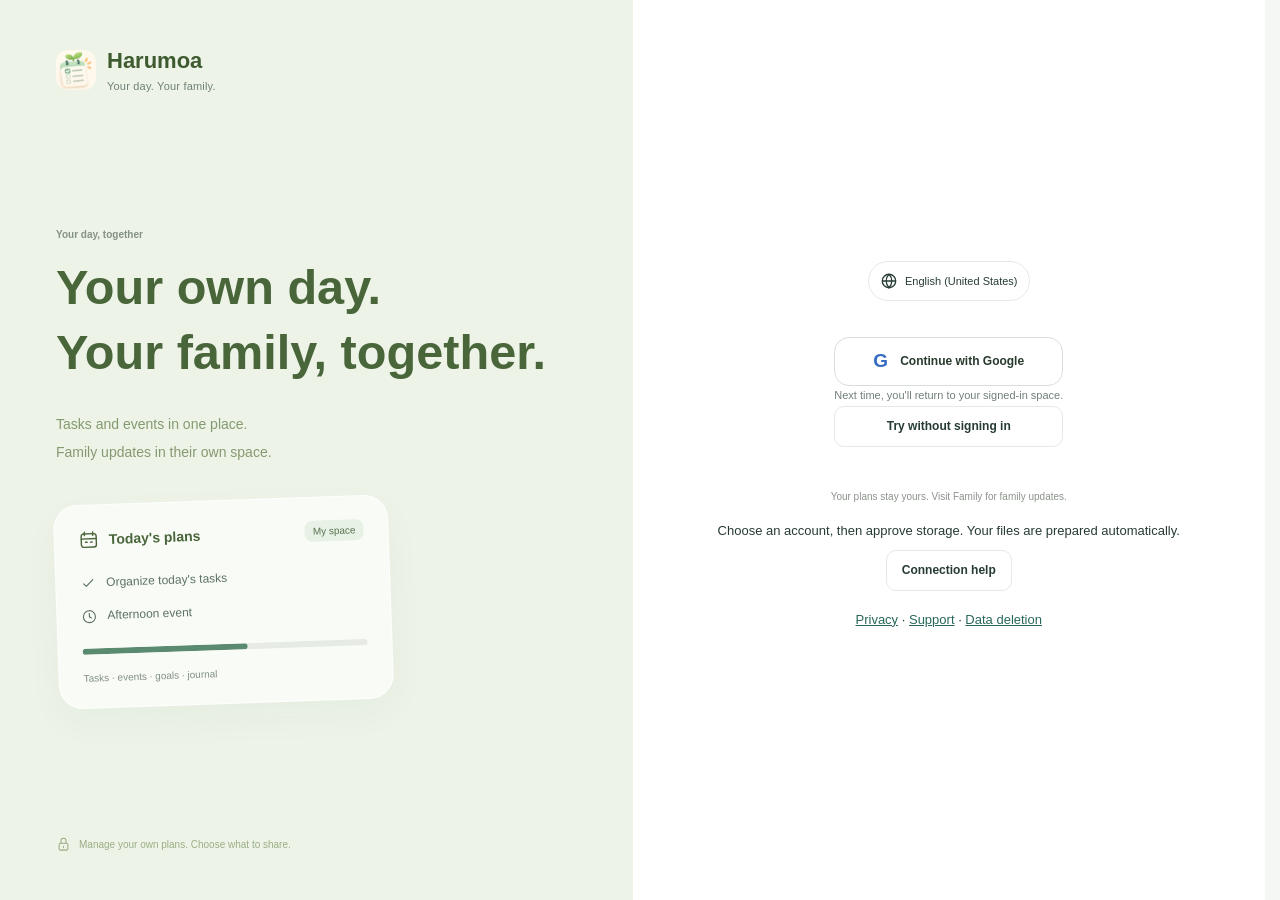
==== commit 9c1b79be: "Use per-file family Picker and age checks; prepare optional Android Pro" ====
--- a/site/index.html
+++ b/site/index.html
@@ -1 +1 @@
-<!doctype html><html lang="en"><head><meta charset="utf-8"><meta name="viewport" content="width=device-width,initial-scale=1,viewport-fit=cover"><meta name="theme-color" content="#28675a"><meta name="referrer" content="strict-origin-when-cross-origin"><meta name="description" content="나의 할 일과 일정, 가족의 목표를 함께 관리하는 하루모아"><title>Harumoa</title><meta http-equiv="Content-Security-Policy" content="default-src 'self'; script-src 'self' https://accounts.google.com/gsi/client; frame-src https://accounts.google.com; style-src 'self' 'unsafe-inline' https://accounts.google.com/gsi/style; img-src 'self' data: blob: https://tile.openstreetmap.org; media-src 'self' blob: data:; connect-src 'self' https://www.googleapis.com https://sheets.googleapis.com https://oauth2.googleapis.com https://accounts.google.com; object-src 'none'; base-uri 'self'; form-action 'none'; worker-src 'self'"><link rel="manifest" href="./manifest.webmanifest"><link rel="icon" href="./icon-192.png"><link rel="stylesheet" href="./app.css"></head><body><a class="skip-link" href="#main">본문으로 이동</a><div id="app"><div class="boot">Harumoa</div></div><div id="quick-add-root" hidden></div><dialog id="composer" aria-labelledby="composer-title"></dialog><dialog id="editor" aria-labelledby="dialog-title"></dialog><div id="toast" role="status" aria-live="polite"></div><noscript>Enable JavaScript to use Harumoa.</noscript><script src="./config.js"></script><script src="./app.js"></script></body></html>+<!doctype html><html lang="en"><head><meta charset="utf-8"><meta name="viewport" content="width=device-width,initial-scale=1,viewport-fit=cover"><meta name="theme-color" content="#28675a"><meta name="referrer" content="strict-origin-when-cross-origin"><meta name="description" content="나의 할 일과 일정, 가족의 목표를 함께 관리하는 하루모아"><title>Harumoa</title><meta http-equiv="Content-Security-Policy" content="default-src 'self'; script-src 'self' https://accounts.google.com/gsi/client https://apis.google.com https://www.gstatic.com; frame-src https://accounts.google.com https://docs.google.com; style-src 'self' 'unsafe-inline' https://accounts.google.com/gsi/style; img-src 'self' data: blob: https://tile.openstreetmap.org; media-src 'self' blob: data:; connect-src 'self' https://www.googleapis.com https://sheets.googleapis.com https://oauth2.googleapis.com https://accounts.google.com; object-src 'none'; base-uri 'self'; form-action 'none'; worker-src 'self'"><link rel="manifest" href="./manifest.webmanifest"><link rel="icon" href="./icon-192.png"><link rel="stylesheet" href="./app.css"></head><body><a class="skip-link" href="#main">본문으로 이동</a><div id="app"><div class="boot">Harumoa</div></div><div id="quick-add-root" hidden></div><dialog id="composer" aria-labelledby="composer-title"></dialog><dialog id="editor" aria-labelledby="dialog-title"></dialog><div id="toast" role="status" aria-live="polite"></div><noscript>Enable JavaScript to use Harumoa.</noscript><script src="./config.js"></script><script src="./app.js"></script></body></html>
--- a/site/app.css
+++ b/site/app.css
@@ -434,13 +434,13 @@
 .creation-swipe button:disabled{opacity:.3;cursor:default}
 .creation-pane .composer-head,.creation-pane .dialog-head,.creation-pane .dialog-body,.creation-pane .composer-scroll{touch-action:pan-y}
 .creation-pane .kind-switch{display:none}
-#editor.creation-pane[open]{display:flex;flex-direction:column;position:fixed;top:calc(var(--hm-visual-top,0px) + 12px);bottom:auto;left:0;right:0;margin:0 auto;max-height:calc(var(--hm-visual-height,100dvh) - 24px);overflow:hidden}
+#editor.creation-pane[open]{display:flex;flex-direction:column;position:fixed;top:calc(var(--hm-visual-top,0px) + 12px);bottom:auto;left:var(--shell-rail);right:0;margin:0 auto;width:550px;max-width:calc(100vw - var(--shell-rail) - 36px);max-height:calc(var(--hm-visual-height,100dvh) - 24px);overflow:hidden}
 #editor.creation-pane>.dialog-head{flex:none;position:static}
 #editor.creation-pane>form{display:flex;flex-direction:column;min-height:0;overflow:hidden}
 #editor.creation-pane .dialog-body{overflow-y:auto;overscroll-behavior:contain;min-height:0}
 #editor.creation-pane .dialog-foot{flex:none;position:static}
 #composer .creation-picker{padding-left:26px;padding-right:26px}
-@media(max-width:760px){#composer .creation-picker{padding-left:21px;padding-right:21px}.creation-picker{padding-left:19px;padding-right:19px}}
+@media(max-width:760px){#editor.creation-pane[open]{width:calc(100vw - 24px);max-width:550px}#composer .creation-picker{padding-left:21px;padding-right:21px}.creation-picker{padding-left:19px;padding-right:19px}}
 @media(max-width:390px){#composer .creation-picker{padding-left:16px;padding-right:16px}.creation-picker{padding-left:14px;padding-right:14px}.creation-types button{padding:8px 10px}}
 @media(max-height:500px){.creation-picker{padding-bottom:3px}.creation-swipe{display:none}.creation-pane .dialog-head{padding-top:10px;padding-bottom:10px}.creation-types{padding-top:0;padding-bottom:3px}}
 .composer-morph-surface{position:absolute;inset:0;transform-origin:0 0;pointer-events:none;z-index:0;box-shadow:0 18px 50px #163d3430}
